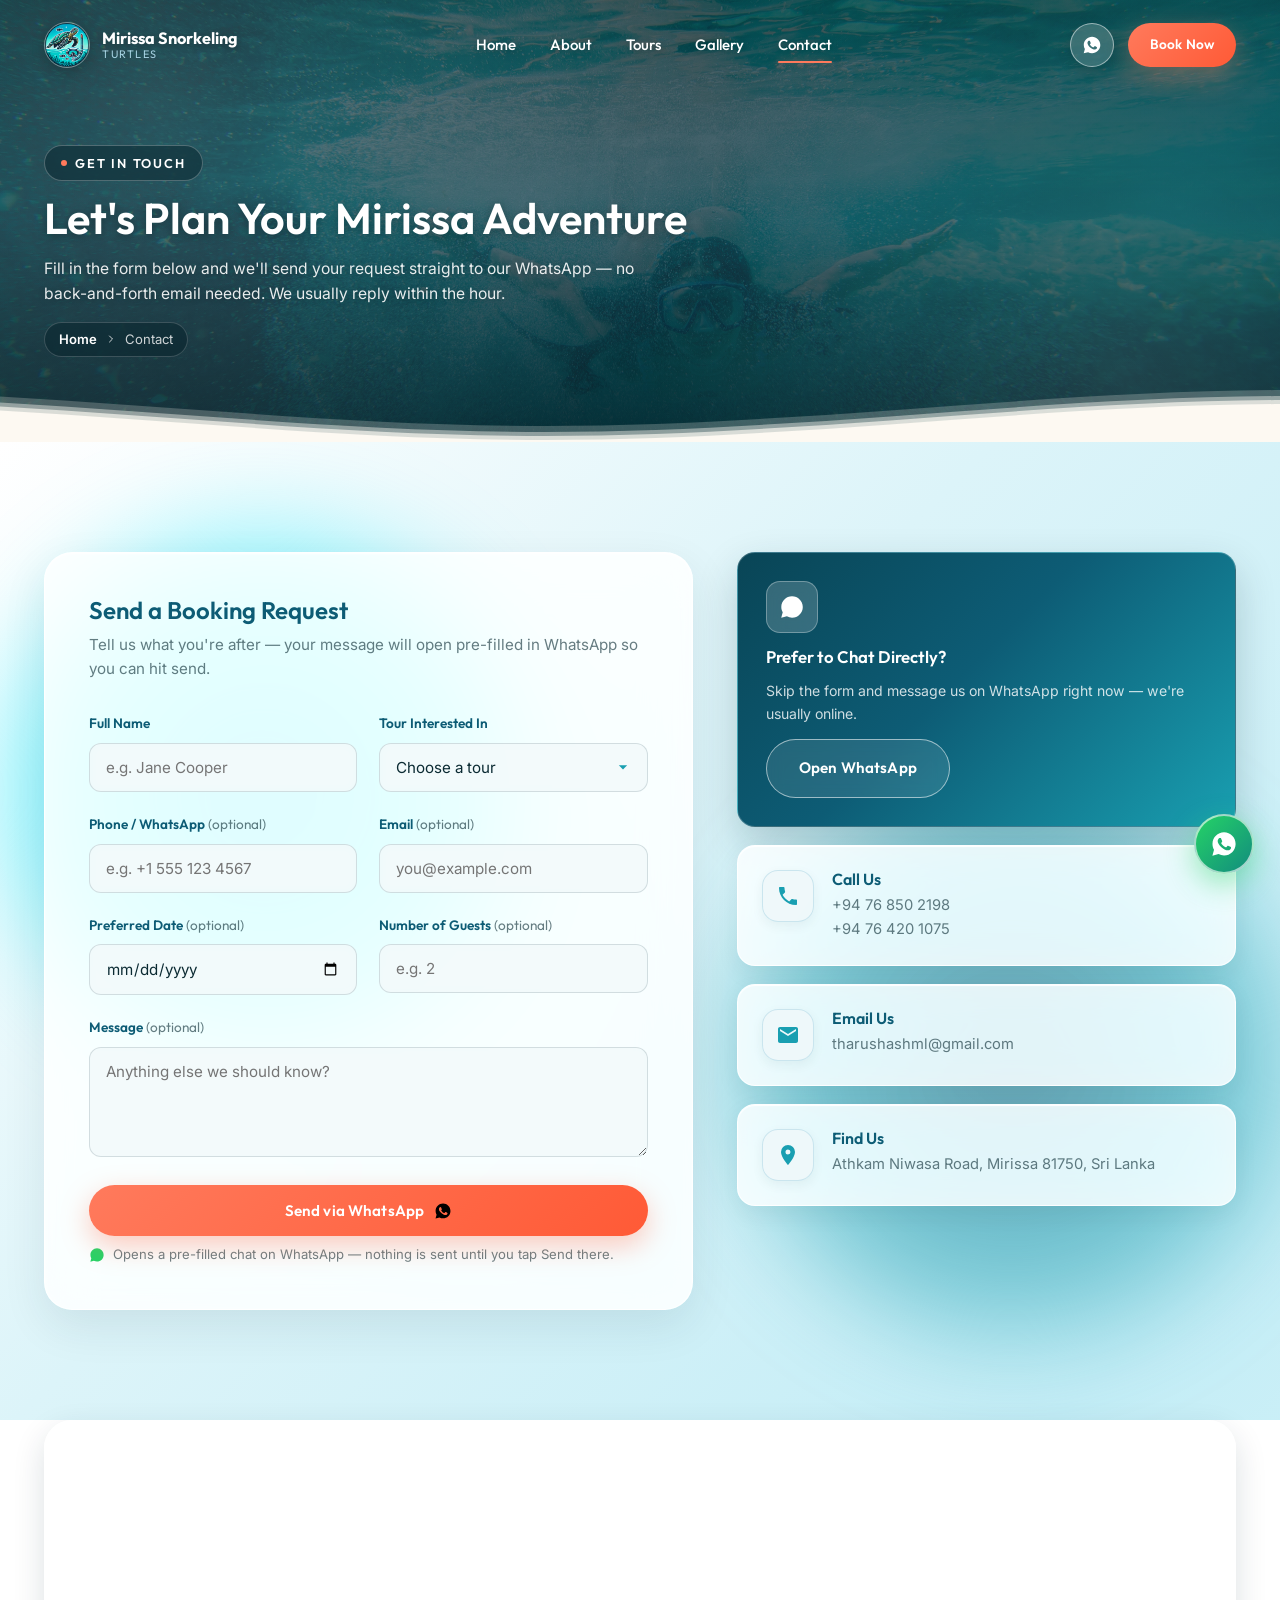
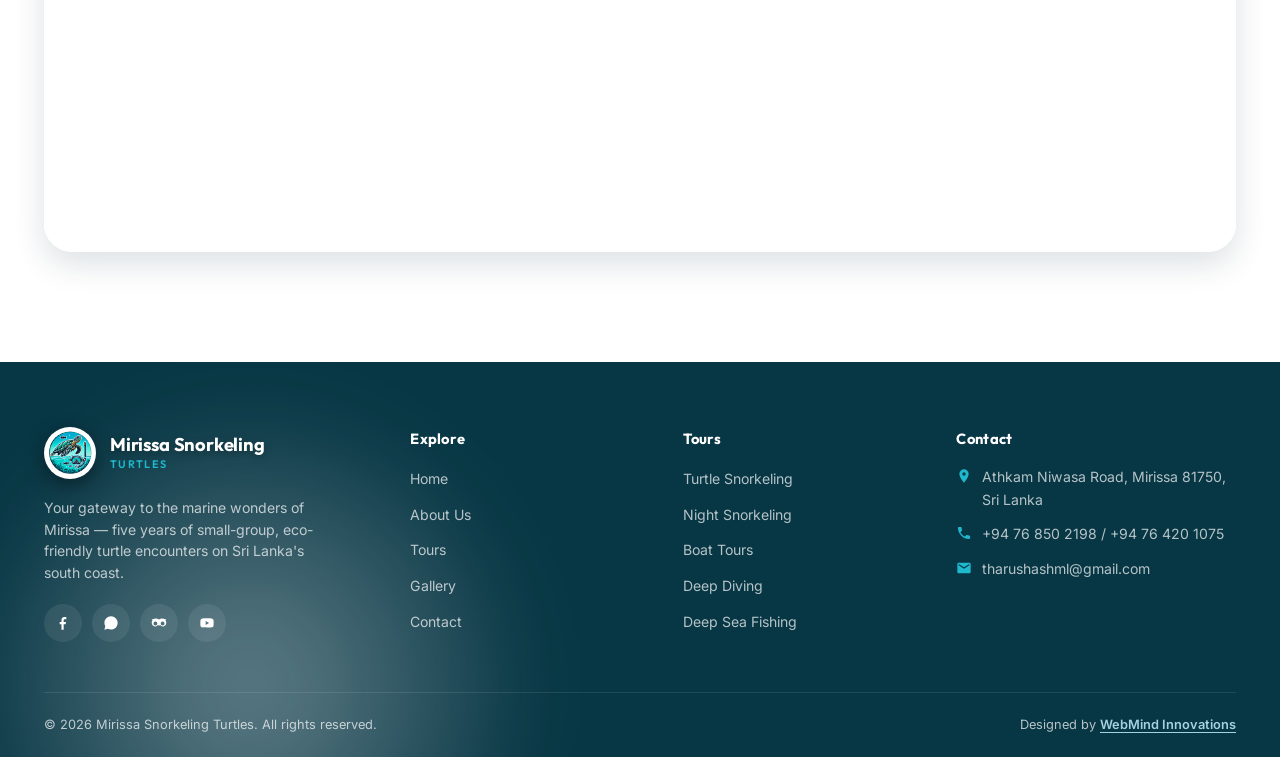
==== contact.html @ f2ea3d8a "create new web" ====
<!DOCTYPE html>
<html lang="en">
<head>
<meta charset="UTF-8">
<meta name="viewport" content="width=device-width, initial-scale=1.0">
<title>Contact Us | Mirissa Snorkeling Turtles</title>
<meta name="description" content="Book your turtle snorkeling, diving, boat or fishing tour in Mirissa. Fill in the form and send your booking request straight to us on WhatsApp.">
<meta name="referrer" content="strict-origin-when-cross-origin">
<link rel="icon" href="img/Mirissa-Snorkeling-Turtles-Logo.png">
<link rel="preconnect" href="https://fonts.googleapis.com">
<link rel="preconnect" href="https://fonts.gstatic.com" crossorigin>
<link href="https://fonts.googleapis.com/css2?family=Inter:wght@400;500;600;700&family=Outfit:wght@500;600;700&display=swap" rel="stylesheet">
<link rel="stylesheet" href="css/style.css">
</head>
<body>

<!-- ============ NAVBAR ============ -->
<header class="navbar" id="navbar">
  <div class="container nav-inner">
    <a href="index.html#home" class="brand">
      <img src="img/Mirissa-Snorkeling-Turtles-Logo.png" alt="Mirissa Snorkeling Turtles logo">
      <span class="brand-text">
        <strong>Mirissa Snorkeling</strong>
        <span>Turtles</span>
      </span>
    </a>

    <nav class="nav-links" id="navLinks">
      <a href="index.html#home">Home</a>
      <a href="index.html#about">About</a>
      <a href="index.html#services">Tours</a>
      <a href="gallery.html">Gallery</a>
      <a href="contact.html" class="active">Contact</a>
    </nav>

    <div class="nav-cta">
      <a class="nav-whatsapp" href="https://wa.me/+94768502198?text=Hello%20I%20would%20like%20to%20inquire%20about%20your%20services" target="_blank" rel="noopener" aria-label="Chat on WhatsApp">
        <svg viewBox="0 0 24 24"><path d="M12.04 2C6.58 2 2.13 6.45 2.13 11.91c0 1.75.46 3.45 1.32 4.95L2.05 22l5.25-1.38a9.9 9.9 0 0 0 4.74 1.2h.01c5.46 0 9.91-4.45 9.91-9.91C21.96 6.45 17.5 2 12.04 2Zm5.8 14.02c-.24.68-1.4 1.3-1.93 1.38-.5.08-1.1.11-1.78-.11-.41-.13-.93-.3-1.6-.59-2.82-1.22-4.66-4.06-4.8-4.25-.14-.19-1.15-1.53-1.15-2.92 0-1.39.73-2.07.99-2.35.26-.28.57-.35.76-.35.19 0 .38 0 .55.01.18.01.41-.07.64.49.24.57.81 1.97.88 2.11.07.14.12.31.02.5-.09.19-.14.31-.28.47-.14.16-.29.36-.42.48-.14.14-.29.29-.12.57.16.28.72 1.19 1.55 1.93 1.06.95 1.96 1.24 2.24 1.38.28.14.44.12.61-.07.16-.19.7-.81.89-1.09.19-.28.38-.23.63-.14.26.09 1.65.78 1.93.92.28.14.47.21.53.33.07.12.07.68-.17 1.35Z"/></svg>
      </a>
      <a href="tel:+94768502198" class="btn btn-primary btn-sm">Book Now</a>
      <button class="nav-toggle" id="navToggle" aria-label="Toggle menu"><span></span></button>
    </div>
  </div>
</header>

<!-- ============ PAGE HEADER ============ -->
<section class="page-header">
  <div class="page-header-bg">
    <img src="img/contact_hero.jpg" alt="Mirissa Snorkeling Contact Hero">
  </div>
  <div class="container">
    <div class="eyebrow">Get In Touch</div>
    <h1>Let's Plan Your Mirissa Adventure</h1>
    <p>Fill in the form below and we'll send your request straight to our WhatsApp — no back-and-forth email needed. We usually reply within the hour.</p>
    <div class="crumb"><a href="index.html">Home</a><svg viewBox="0 0 24 24"><path d="M9 6l6 6-6 6" stroke="currentColor" stroke-width="2" fill="none" stroke-linecap="round" stroke-linejoin="round"/></svg><span>Contact</span></div>
  </div>
  <div class="ocean-waves" aria-hidden="true">
    <svg class="waves" xmlns="http://www.w3.org/2000/svg" viewBox="0 24 150 28" preserveAspectRatio="none" shape-rendering="auto">
      <defs>
        <path id="gentle-wave" d="M-160 44c30 0 58-18 88-18s 58 18 88 18 58-18 88-18 58 18 88 18 v44h-352z" />
      </defs>
      <g class="parallax-waves">
        <use href="#gentle-wave" x="48" y="0" class="wave-layer wave-1" />
        <use href="#gentle-wave" x="48" y="3" class="wave-layer wave-2" />
        <use href="#gentle-wave" x="48" y="5" class="wave-layer wave-3" />
        <use href="#gentle-wave" x="48" y="7" class="wave-layer wave-4" />
      </g>
    </svg>
  </div>
</section>

<!-- ============ CONTACT FORM ============ -->
<section class="contact-page section-pad">
  <div class="container">
    <div class="form-card reveal">
      <h2>Send a Booking Request</h2>
      <p>Tell us what you're after — your message will open pre-filled in WhatsApp so you can hit send.</p>

      <form id="bookingForm" novalidate>
        <div class="form-row">
          <div class="form-group">
            <label for="fullName">Full Name</label>
            <input type="text" id="fullName" name="fullName" placeholder="e.g. Jane Cooper" required>
          </div>
          <div class="form-group">
            <label for="tour">Tour Interested In</label>
            <select id="tour" name="tour" required>
              <option value="" disabled selected>Choose a tour</option>
              <option value="Turtle Snorkeling Tours (2h)">Turtle Snorkeling Tours (2h)</option>
              <option value="Night Snorkeling Tours (2h)">Night Snorkeling Tours (2h)</option>
              <option value="Boat Tours (3h)">Boat Tours (3h)</option>
              <option value="Deep Diving (45min)">Deep Diving (45min)</option>
              <option value="Deep Sea Fishing (4h)">Deep Sea Fishing (4h)</option>
              <option value="Low Deep Fishing (3h)">Low Deep Fishing (3h)</option>
              <option value="Not sure / General Inquiry">Not sure / General Inquiry</option>
            </select>
          </div>
        </div>

        <div class="form-row">
          <div class="form-group">
            <label for="phone">Phone / WhatsApp <span class="opt">(optional)</span></label>
            <input type="tel" id="phone" name="phone" placeholder="e.g. +1 555 123 4567">
          </div>
          <div class="form-group">
            <label for="email">Email <span class="opt">(optional)</span></label>
            <input type="email" id="email" name="email" placeholder="you@example.com">
          </div>
        </div>

        <div class="form-row">
          <div class="form-group">
            <label for="date">Preferred Date <span class="opt">(optional)</span></label>
            <input type="date" id="date" name="date">
          </div>
          <div class="form-group">
            <label for="guests">Number of Guests <span class="opt">(optional)</span></label>
            <input type="number" id="guests" name="guests" min="1" max="30" placeholder="e.g. 2">
          </div>
        </div>

        <div class="form-group">
          <label for="message">Message <span class="opt">(optional)</span></label>
          <textarea id="message" name="message" placeholder="Anything else we should know?"></textarea>
        </div>

        <button type="submit" class="btn btn-primary form-submit">
          Send via WhatsApp
          <svg viewBox="0 0 24 24"><path d="M12.04 2C6.58 2 2.13 6.45 2.13 11.91c0 1.75.46 3.45 1.32 4.95L2.05 22l5.25-1.38a9.9 9.9 0 0 0 4.74 1.2h.01c5.46 0 9.91-4.45 9.91-9.91C21.96 6.45 17.5 2 12.04 2Zm5.8 14.02c-.24.68-1.4 1.3-1.93 1.38-.5.08-1.1.11-1.78-.11-.41-.13-.93-.3-1.6-.59-2.82-1.22-4.66-4.06-4.8-4.25-.14-.19-1.15-1.53-1.15-2.92 0-1.39.73-2.07.99-2.35.26-.28.57-.35.76-.35.19 0 .38 0 .55.01.18.01.41-.07.64.49.24.57.81 1.97.88 2.11.07.14.12.31.02.5-.09.19-.14.31-.28.47-.14.16-.29.36-.42.48-.14.14-.29.29-.12.57.16.28.72 1.19 1.55 1.93 1.06.95 1.96 1.24 2.24 1.38.28.14.44.12.61-.07.16-.19.7-.81.89-1.09.19-.28.38-.23.63-.14.26.09 1.65.78 1.93.92.28.14.47.21.53.33.07.12.07.68-.17 1.35Z"/></svg>
        </button>

        <div class="form-status error" id="formStatus">
          <svg viewBox="0 0 24 24"><path d="M12 2 2 21h20L12 2Zm0 5 6.5 12h-13L12 7Zm-1 4v4h2v-4Zm0 5v2h2v-2Z"/></svg>
          <span id="formStatusText">Please enter your name and choose a tour.</span>
        </div>

        <div class="form-foot">
          <div class="hint">
            <svg viewBox="0 0 24 24"><path d="M12.04 2C6.58 2 2.13 6.45 2.13 11.91c0 1.75.46 3.45 1.32 4.95L2.05 22l5.25-1.38a9.9 9.9 0 0 0 4.74 1.2h.01c5.46 0 9.91-4.45 9.91-9.91C21.96 6.45 17.5 2 12.04 2Z"/></svg>
            Opens a pre-filled chat on WhatsApp — nothing is sent until you tap Send there.
          </div>
        </div>
      </form>
    </div>

    <div class="contact-side">
      <div class="wa-quick-card reveal">
        <div class="icon"><svg viewBox="0 0 24 24"><path d="M12.04 2C6.58 2 2.13 6.45 2.13 11.91c0 1.75.46 3.45 1.32 4.95L2.05 22l5.25-1.38a9.9 9.9 0 0 0 4.74 1.2h.01c5.46 0 9.91-4.45 9.91-9.91C21.96 6.45 17.5 2 12.04 2Z"/></svg></div>
        <h4>Prefer to Chat Directly?</h4>
        <p>Skip the form and message us on WhatsApp right now — we're usually online.</p>
        <a href="https://wa.me/+94768502198?text=Hello%20I%20would%20like%20to%20inquire%20about%20your%20services" target="_blank" rel="noopener" class="btn btn-outline" style="border-color:rgba(255,255,255,.55)">Open WhatsApp</a>
      </div>

      <div class="contact-card reveal">
        <div class="icon"><svg viewBox="0 0 24 24"><path d="M6.6 10.8c1.4 2.8 3.8 5.1 6.6 6.6l2.2-2.2c.3-.3.7-.4 1-.2 1.1.4 2.3.6 3.6.6.6 0 1 .4 1 1V20c0 .6-.4 1-1 1C10.6 21 3 13.4 3 4c0-.6.4-1 1-1h3.5c.6 0 1 .4 1 1 0 1.3.2 2.5.6 3.6.1.4 0 .8-.2 1L6.6 10.8z"/></svg></div>
        <div><h4>Call Us</h4><a href="tel:+94768502198">+94 76 850 2198</a><a href="tel:+94764201075">+94 76 420 1075</a></div>
      </div>

      <div class="contact-card reveal">
        <div class="icon"><svg viewBox="0 0 24 24"><path d="M20 4H4c-1.1 0-2 .9-2 2v12c0 1.1.9 2 2 2h16c1.1 0 2-.9 2-2V6c0-1.1-.9-2-2-2zm0 4-8 5-8-5V6l8 5 8-5v2z"/></svg></div>
        <div><h4>Email Us</h4><a href="mailto:tharushashml@gmail.com">tharushashml@gmail.com</a></div>
      </div>

      <div class="contact-card reveal">
        <div class="icon"><svg viewBox="0 0 24 24"><path d="M12 2a7 7 0 0 0-7 7c0 5.2 7 13 7 13s7-7.8 7-13a7 7 0 0 0-7-7Zm0 9.5A2.5 2.5 0 1 1 12 6.5a2.5 2.5 0 0 1 0 5Z"/></svg></div>
        <div><h4>Find Us</h4><a href="https://maps.app.goo.gl/ZewMtkXMhw93Hzzp9" target="_blank" rel="noopener">Athkam Niwasa Road, Mirissa 81750, Sri Lanka</a></div>
      </div>
    </div>
  </div>
</section>

<!-- ============ MAP ============ -->
<section class="section-pad" style="padding-top:0">
  <div class="container">
    <div class="contact-map reveal">
      <iframe src="https://www.google.com/maps/embed?pb=!1m14!1m8!1m3!1d3968.4134626165733!2d80.4747687!3d5.937609!3m2!1i1024!2i768!4f13.1!3m3!1m2!1s0x3ae13f0054b77775%3A0xd1f8188304a242b4!2smirissa%20snorkeling%20activities%20tours!5e0!3m2!1sen!2slk!4v1786988758531!5m2!1sen!2slk" width="600" height="450" style="border:0;" allowfullscreen="" loading="lazy" referrerpolicy="strict-origin-when-cross-origin" title="Mirissa Snorkeling Turtles on Google Maps"></iframe>
    </div>
  </div>
</section>

<!-- ============ FOOTER ============ -->
<footer class="site-footer">
  <div class="container">
    <div class="footer-top">
      <div class="footer-brand">
        <a href="index.html#home" class="brand">
          <img src="img/Mirissa-Snorkeling-Turtles-Logo.png" alt="Mirissa Snorkeling Turtles logo">
          <span class="brand-text">
            <strong>Mirissa Snorkeling</strong>
            <span>Turtles</span>
          </span>
        </a>
        <p>Your gateway to the marine wonders of Mirissa — five years of small-group, eco-friendly turtle encounters on Sri Lanka's south coast.</p>
        <div class="footer-social">
          <a href="https://web.facebook.com/profile.php?id=61569906193063" target="_blank" rel="noopener" aria-label="Facebook"><svg viewBox="0 0 24 24"><path d="M13 22v-8h3l.5-3.5H13V8.3c0-1 .3-1.8 1.8-1.8H17V3.2C16.6 3.1 15.5 3 14.2 3 11.5 3 9.7 4.6 9.7 7.6v2.9H7V14h2.7v8Z"/></svg></a>
          <a href="https://wa.me/+94768502198" target="_blank" rel="noopener" aria-label="WhatsApp"><svg viewBox="0 0 24 24"><path d="M12.04 2C6.58 2 2.13 6.45 2.13 11.91c0 1.75.46 3.45 1.32 4.95L2.05 22l5.25-1.38a9.9 9.9 0 0 0 4.74 1.2h.01c5.46 0 9.91-4.45 9.91-9.91C21.96 6.45 17.5 2 12.04 2Z"/></svg></a>
          <a href="https://www.tripadvisor.com/Attraction_Review-g1407334-d28508509-Reviews-Best_Of_Turtle_Snorkeling_Tours_Mirissa-Mirissa_Southern_Province.html" target="_blank" rel="noopener" aria-label="TripAdvisor"><svg viewBox="0 0 24 24"><path d="M12 6.6c-2.6-1.7-6.2-1.9-9.3-.4L1 6.9l1.2 1.3A5.4 5.4 0 0 0 1 11.7a5.3 5.3 0 0 0 9.6 3.1L12 16.6l1.4-1.8a5.3 5.3 0 0 0 9.6-3.1c0-1.4-.5-2.6-1.2-3.5L23 6.9l-1.7-.7c-3.1-1.5-6.7-1.3-9.3.4Zm-5.4 9a2.9 2.9 0 1 1 0-5.8 2.9 2.9 0 0 1 0 5.8Zm10.8 0a2.9 2.9 0 1 1 0-5.8 2.9 2.9 0 0 1 0 5.8Z"/></svg></a>
          <a href="https://youtube.com/@tharushashamal-f5q" target="_blank" rel="noopener" aria-label="YouTube"><svg viewBox="0 0 24 24"><path d="M22 12s0-3.2-.4-4.7c-.2-.9-.9-1.6-1.8-1.8C18.3 5 12 5 12 5s-6.3 0-7.8.5c-.9.2-1.6.9-1.8 1.8C2 8.8 2 12 2 12s0 3.2.4 4.7c.2.9.9 1.6 1.8 1.8C5.7 19 12 19 12 19s6.3 0 7.8-.5c.9-.2 1.6-.9 1.8-1.8.4-1.5.4-4.7.4-4.7ZM10 15V9l5.2 3Z"/></svg></a>
        </div>
      </div>

      <div class="footer-col">
        <h5>Explore</h5>
        <ul>
          <li><a href="index.html#home">Home</a></li>
          <li><a href="index.html#about">About Us</a></li>
          <li><a href="index.html#services">Tours</a></li>
          <li><a href="gallery.html">Gallery</a></li>
          <li><a href="contact.html">Contact</a></li>
        </ul>
      </div>

      <div class="footer-col">
        <h5>Tours</h5>
        <ul>
          <li><a href="index.html#services">Turtle Snorkeling</a></li>
          <li><a href="index.html#services">Night Snorkeling</a></li>
          <li><a href="index.html#services">Boat Tours</a></li>
          <li><a href="index.html#services">Deep Diving</a></li>
          <li><a href="index.html#services">Deep Sea Fishing</a></li>
        </ul>
      </div>

      <div class="footer-col">
        <h5>Contact</h5>
        <div class="contact-line"><svg viewBox="0 0 24 24"><path d="M12 2a7 7 0 0 0-7 7c0 5.2 7 13 7 13s7-7.8 7-13a7 7 0 0 0-7-7Zm0 9.5A2.5 2.5 0 1 1 12 6.5a2.5 2.5 0 0 1 0 5Z"/></svg><a href="https://maps.app.goo.gl/ZewMtkXMhw93Hzzp9" target="_blank" rel="noopener" style="color:inherit">Athkam Niwasa Road, Mirissa 81750, Sri Lanka</a></div>
        <div class="contact-line"><svg viewBox="0 0 24 24"><path d="M6.6 10.8c1.4 2.8 3.8 5.1 6.6 6.6l2.2-2.2c.3-.3.7-.4 1-.2 1.1.4 2.3.6 3.6.6.6 0 1 .4 1 1V20c0 .6-.4 1-1 1C10.6 21 3 13.4 3 4c0-.6.4-1 1-1h3.5c.6 0 1 .4 1 1 0 1.3.2 2.5.6 3.6.1.4 0 .8-.2 1L6.6 10.8z"/></svg><span>+94 76 850 2198 / +94 76 420 1075</span></div>
        <div class="contact-line"><svg viewBox="0 0 24 24"><path d="M20 4H4c-1.1 0-2 .9-2 2v12c0 1.1.9 2 2 2h16c1.1 0 2-.9 2-2V6c0-1.1-.9-2-2-2zm0 4-8 5-8-5V6l8 5 8-5v2z"/></svg><span>tharushashml@gmail.com</span></div>
      </div>
    </div>

    <div class="footer-bottom">
      <span>© <span id="year"></span> Mirissa Snorkeling Turtles. All rights reserved.</span>
      <span>Designed by <a href="https://www.facebook.com/share/192YZzfC4R/?mibextid=wwXIfr" target="_blank" rel="noopener">WebMind Innovations</a></span>
    </div>
  </div>
</footer>

<!-- ============ FLOATING ACTIONS ============ -->
<a href="https://wa.me/+94768502198?text=Hello%20I%20would%20like%20to%20inquire%20about%20your%20services" target="_blank" rel="noopener" class="float-whatsapp" aria-label="Chat on WhatsApp">
  <span class="wa-label">Chat &amp; Book on WhatsApp</span>
  <svg viewBox="0 0 24 24"><path d="M12.04 2C6.58 2 2.13 6.45 2.13 11.91c0 1.75.46 3.45 1.32 4.95L2.05 22l5.25-1.38a9.9 9.9 0 0 0 4.74 1.2h.01c5.46 0 9.91-4.45 9.91-9.91C21.96 6.45 17.5 2 12.04 2Zm5.8 14.02c-.24.68-1.4 1.3-1.93 1.38-.5.08-1.1.11-1.78-.11-.41-.13-.93-.3-1.6-.59-2.82-1.22-4.66-4.06-4.8-4.25-.14-.19-1.15-1.53-1.15-2.92 0-1.39.73-2.07.99-2.35.26-.28.57-.35.76-.35.19 0 .38 0 .55.01.18.01.41-.07.64.49.24.57.81 1.97.88 2.11.07.14.12.31.02.5-.09.19-.14.31-.28.47-.14.16-.29.36-.42.48-.14.14-.29.29-.12.57.16.28.72 1.19 1.55 1.93 1.06.95 1.96 1.24 2.24 1.38.28.14.44.12.61-.07.16-.19.7-.81.89-1.09.19-.28.38-.23.63-.14.26.09 1.65.78 1.93.92.28.14.47.21.53.33.07.12.07.68-.17 1.35Z"/></svg>
</a>
<button class="back-top" id="backTop" aria-label="Back to top"><svg viewBox="0 0 24 24"><path d="M12 4l-8 8h5v8h6v-8h5z"/></svg></button>

<script src="js/main.js"></script>
</body>
</html>
---- css/style.css ----
/* ==========================================================================
   Mirissa Snorkeling Turtles — Modern Redesign
   Theme: Ocean Blue (#0D5C75 / #199FB1 / #A5D1E1)
   ========================================================================== */

:root{
  --deep:      #0D5C75;
  --deep-2:    #073644;
  --teal:      #199FB1;
  --teal-2:    #1FB8CD;
  --teal-glow: #00E5FF;
  --sky:       #A5D1E1;
  --foam:      #EFF8FA;
  --sand:      #FDF9F2;
  --coral:     #FF7A5C;
  --coral-2:   #F0603F;
  --coral-glow:#FFA58A;
  --gold:      #FFB800;
  --gold-glow: #FFE082;
  --ink:       #0B2B33;
  --ink-60:    rgba(11,43,51,.62);
  --white:     #ffffff;

  --grad-ocean: linear-gradient(135deg, #094556 0%, #0D5C75 45%, #199FB1 100%);
  --grad-hero:  linear-gradient(180deg, rgba(6,32,41,.52) 0%, rgba(7,54,68,.58) 45%, rgba(6,35,44,.94) 100%);
  --grad-coral: linear-gradient(135deg, #FF7A5C 0%, #FF5A36 100%);
  --grad-bio:   linear-gradient(135deg, #6ee7b7 0%, #38bdf8 50%, #818cf8 100%);

  --radius-sm: 12px;
  --radius-md: 18px;
  --radius-lg: 28px;
  --shadow-sm: 0 4px 16px rgba(9,45,56,.08);
  --shadow-md: 0 12px 32px rgba(9,45,56,.14);
  --shadow-lg: 0 24px 60px rgba(9,45,56,.20);
  --shadow-glow: 0 18px 45px rgba(25,159,177,.28);

  /* Glassmorphism System Tokens */
  --glass-bg:           rgba(255, 255, 255, 0.72);
  --glass-bg-hover:     rgba(255, 255, 255, 0.88);
  --glass-border:       1px solid rgba(255, 255, 255, 0.85);
  --glass-border-subtle:1px solid rgba(13, 92, 117, 0.12);
  --glass-blur:         blur(16px) saturate(180%);
  --glass-shadow:       0 12px 34px rgba(9, 45, 56, 0.08), inset 0 1px 1px rgba(255, 255, 255, 0.9);
  
  --glass-dark-bg:      rgba(6, 32, 41, 0.62);
  --glass-dark-border:  1px solid rgba(255, 255, 255, 0.18);
  --glass-dark-blur:    blur(20px) saturate(190%);
  --glass-dark-shadow:  0 16px 40px rgba(0, 0, 0, 0.32), inset 0 1px 0 rgba(255, 255, 255, 0.2);

  --container: 1240px;
  --ff-head: 'Outfit', 'Poppins', sans-serif;
  --ff-body: 'Inter', sans-serif;
}

*,*::before,*::after{ box-sizing:border-box; margin:0; padding:0; }
html{ scroll-behavior:smooth; }
body{
  font-family:var(--ff-body);
  color:var(--ink);
  background:var(--white);
  line-height:1.6;
  overflow-x:hidden;
  -webkit-font-smoothing:antialiased;
}
img{ max-width:100%; display:block; }
a{ text-decoration:none; color:inherit; }
ul{ list-style:none; }
button{ font-family:inherit; cursor:pointer; border:none; background:none; }
.container{ width:100%; max-width:var(--container); margin-inline:auto; padding-inline:24px; }
section{ position:relative; }
section[id]{ scroll-margin-top: 100px; }
h1,h2,h3,h4{ font-family:var(--ff-head); color:var(--deep); line-height:1.15; font-weight:600; }
::selection{ background:var(--teal); color:var(--white); }

/* ---------- Scroll reveal ---------- */
.reveal{ opacity:0; transform:translateY(36px); transition:opacity .8s cubic-bezier(.16,.8,.3,1), transform .8s cubic-bezier(.16,.8,.3,1); }
.reveal.in{ opacity:1; transform:translateY(0); }
.reveal-delay-1{ transition-delay:.1s; }
.reveal-delay-2{ transition-delay:.2s; }
.reveal-delay-3{ transition-delay:.3s; }
.reveal-delay-4{ transition-delay:.4s; }

/* ---------- Eyebrow / section heading ---------- */
.eyebrow{
  display:inline-flex; align-items:center; gap:8px;
  font-family:var(--ff-head); font-weight:600; font-size:.8rem;
  letter-spacing:.14em; text-transform:uppercase; color:var(--teal);
  background:var(--foam); border:1px solid var(--sky);
  padding:7px 16px; border-radius:999px; margin-bottom:18px;
}
.eyebrow::before{ content:''; width:6px; height:6px; border-radius:50%; background:var(--coral); }
.section-head{ max-width:640px; margin-bottom:56px; }
.section-head.center{ margin-inline:auto; text-align:center; }
.section-head h2{ font-size:clamp(1.9rem,3.6vw,2.75rem); margin-bottom:14px; }
.section-head p{ color:var(--ink-60); font-size:1.05rem; }
.section-pad{ padding:110px 0; }
@media (max-width:768px){ .section-pad{ padding:72px 0; } }

/* ---------- Buttons ---------- */
.btn{
  display:inline-flex; align-items:center; justify-content:center; gap:10px;
  padding:16px 32px; border-radius:999px; font-family:var(--ff-head);
  font-weight:600; font-size:.95rem; letter-spacing:.01em;
  transition:transform .35s cubic-bezier(.16,.8,.3,1), box-shadow .35s, background .35s, color .35s;
  white-space:nowrap;
  position:relative;
  overflow:hidden;
}
.btn-primary{
  background:var(--grad-coral);
  color:var(--white);
  box-shadow:0 10px 28px rgba(255,122,92,.4);
}
.btn-primary::after{
  content:'';
  position:absolute;
  top:-50%; left:-70%;
  width:45%; height:200%;
  background:linear-gradient(90deg, transparent, rgba(255,255,255,0.4), transparent);
  transform:rotate(25deg);
  animation:btn-shine 4.5s ease-in-out infinite;
}
@keyframes btn-shine{
  0%, 65%{ left:-70%; }
  100%{ left:150%; }
}
.btn-primary:hover{
  background:linear-gradient(135deg, var(--coral-2) 0%, #e04825 100%);
  transform:translateY(-3px) scale(1.02);
  box-shadow:0 16px 36px rgba(255,122,92,.52);
}
.btn-outline{ background:rgba(255,255,255,.1); color:var(--white); border:1.5px solid rgba(255,255,255,.55); backdrop-filter:blur(8px); }
.btn-outline:hover{ background:var(--white); color:var(--deep); transform:translateY(-3px) scale(1.02); box-shadow:0 12px 28px rgba(0,0,0,.15); }
.btn-teal{ background:linear-gradient(135deg, var(--teal) 0%, var(--teal-2) 100%); color:var(--white); box-shadow:0 10px 26px rgba(25,159,177,.36); }
.btn-teal:hover{ background:linear-gradient(135deg, var(--deep) 0%, var(--teal) 100%); transform:translateY(-3px) scale(1.02); box-shadow:var(--shadow-glow); }
.btn-sm{ padding:11px 22px; font-size:.85rem; }
.btn svg{ width:18px; height:18px; }

/* =====================================================================
   NAVBAR (Glassmorphic)
   ===================================================================== */
.navbar{
  position:fixed; inset:0 0 auto 0; z-index:1000;
  padding:22px 0; transition:all .4s cubic-bezier(.16,.8,.3,1);
}
.navbar .container{ display:flex; align-items:center; justify-content:space-between; gap:24px; }
.nav-inner{
  width:100%; display:flex; align-items:center; justify-content:space-between;
  gap:24px;
}
.navbar.scrolled{
  padding:12px 0;
  background:rgba(253,249,242,.82);
  backdrop-filter:blur(20px) saturate(180%);
  -webkit-backdrop-filter:blur(20px) saturate(180%);
  border-bottom:1px solid rgba(255,255,255,.65);
  box-shadow:0 8px 32px rgba(9,45,56,.08), inset 0 1px 0 rgba(255,255,255,.9);
}
.brand{ display:flex; align-items:center; gap:12px; font-family:var(--ff-head); }
.brand img{
  height:46px; width:46px; border-radius:50%; object-fit:cover;
  box-shadow:0 4px 14px rgba(0,0,0,.2);
  border:1.5px solid rgba(255,255,255,.4);
  transition:transform .3s ease;
}
.brand:hover img{ transform:scale(1.05) rotate(-3deg); }
.brand-text{ display:flex; flex-direction:column; line-height:1.15; }
.brand-text strong{ font-size:1.02rem; color:var(--white); transition:color .4s; text-shadow:0 2px 8px rgba(0,0,0,.3); }
.brand-text span{ font-size:.68rem; letter-spacing:.14em; text-transform:uppercase; color:var(--sky); transition:color .4s; }
.navbar.scrolled .brand-text strong{ color:var(--deep); text-shadow:none; }
.navbar.scrolled .brand-text span{ color:var(--teal); }

.nav-links{ display:flex; align-items:center; gap:34px; }
.nav-links a{
  font-family:var(--ff-head); font-weight:500; font-size:.94rem; color:var(--white);
  position:relative; padding-block:4px; transition:color .3s, transform .2s;
  text-shadow:0 1px 6px rgba(0,0,0,.25);
}
.nav-links a::after{
  content:''; position:absolute; left:0; right:100%; bottom:-2px; height:2.5px;
  background:var(--coral); border-radius:999px;
  box-shadow:0 0 10px rgba(255,122,92,.6);
  transition:right .35s cubic-bezier(.16,.8,.3,1);
}
.nav-links a:hover::after, .nav-links a.active::after{ right:0; }
.navbar.scrolled .nav-links a{ color:var(--ink); text-shadow:none; }
.navbar.scrolled .nav-links a:hover{ color:var(--teal); }

.nav-cta{ display:flex; align-items:center; gap:14px; }
.nav-whatsapp{
  width:44px; height:44px; border-radius:50%; display:flex; align-items:center; justify-content:center;
  background:rgba(255,255,255,.16);
  backdrop-filter:blur(10px);
  -webkit-backdrop-filter:blur(10px);
  border:1.5px solid rgba(255,255,255,.5);
  box-shadow:0 4px 14px rgba(0,0,0,.15);
  transition:all .3s cubic-bezier(.16,.8,.3,1);
}
.navbar.scrolled .nav-whatsapp{
  background:rgba(239,248,250,.85);
  border-color:rgba(165,209,225,.6);
  box-shadow:0 4px 12px rgba(9,45,56,.06);
}
.nav-whatsapp svg{ width:20px; height:20px; fill:var(--white); transition:fill .3s, transform .3s; }
.navbar.scrolled .nav-whatsapp svg{ fill:#25D366; }
.nav-whatsapp:hover{
  background:#25D366; border-color:#25D366;
  transform:scale(1.08) translateY(-2px);
  box-shadow:0 8px 20px rgba(37,211,102,.45);
}
.nav-whatsapp:hover svg{ fill:var(--white); transform:scale(1.05); }

.nav-toggle{
  display:none; width:44px; height:44px; border-radius:50%; align-items:center; justify-content:center;
  background:rgba(255,255,255,.16);
  backdrop-filter:blur(10px);
  -webkit-backdrop-filter:blur(10px);
  border:1.5px solid rgba(255,255,255,.5);
}
.navbar.scrolled .nav-toggle{ background:rgba(239,248,250,.85); border-color:rgba(165,209,225,.6); }
.nav-toggle span{ display:block; width:20px; height:2px; background:var(--white); position:relative; transition:.3s; }
.navbar.scrolled .nav-toggle span{ background:var(--deep); }
.nav-toggle span::before,.nav-toggle span::after{ content:''; position:absolute; left:0; width:20px; height:2px; background:inherit; transition:.3s; }
.nav-toggle span::before{ top:-7px; } .nav-toggle span::after{ top:7px; }
body.menu-open .nav-toggle span{ background:transparent; }
body.menu-open .nav-toggle span::before{ transform:rotate(45deg); top:0; background:var(--deep); }
body.menu-open .nav-toggle span::after{ transform:rotate(-45deg); top:0; background:var(--deep); }

@media (max-width:960px){
  body.menu-open::before{
    content:'';
    position:fixed;
    inset:0;
    background:rgba(6,32,41,.55);
    backdrop-filter:blur(8px);
    -webkit-backdrop-filter:blur(8px);
    z-index:995;
    animation:fadeIn .3s forwards;
  }
  .nav-links{
    position:fixed;
    top:80px;
    right:16px;
    width:min(68vw, 260px);
    height:auto;
    max-height:calc(100vh - 105px);
    background:rgba(255, 255, 255, 0.88);
    backdrop-filter:blur(24px) saturate(190%);
    -webkit-backdrop-filter:blur(24px) saturate(190%);
    border:1px solid rgba(255, 255, 255, 0.9);
    border-radius:22px;
    flex-direction:column;
    justify-content:center;
    align-items:stretch;
    gap:6px;
    transform:translateY(-10px) scale(0.95);
    opacity:0;
    visibility:hidden;
    transition:all .3s cubic-bezier(.16,.8,.3,1);
    box-shadow:0 24px 60px rgba(6,32,41,.25), inset 0 1px 2px rgba(255,255,255,0.9);
    padding:20px 14px;
    z-index:999;
  }
  body.menu-open .nav-links{
    transform:translateY(0) scale(1);
    opacity:1;
    visibility:visible;
  }
  body.menu-open .nav-links a{
    animation:mobileNavFade .32s cubic-bezier(.16,.8,.3,1) both;
  }
  body.menu-open .nav-links a:nth-child(1){ animation-delay:.04s; }
  body.menu-open .nav-links a:nth-child(2){ animation-delay:.08s; }
  body.menu-open .nav-links a:nth-child(3){ animation-delay:.12s; }
  body.menu-open .nav-links a:nth-child(4){ animation-delay:.16s; }
  body.menu-open .nav-links a:nth-child(5){ animation-delay:.20s; }
  body.menu-open .nav-links a:nth-child(6){ animation-delay:.24s; }
  body.menu-open .nav-links a:nth-child(7){ animation-delay:.28s; }

  .nav-links a{
    color:var(--deep);
    font-size:1.02rem;
    font-weight:600;
    text-align:center;
    padding:11px 16px;
    border-radius:14px;
    transition:all .25s ease;
    text-shadow:none;
  }
  .nav-links a::after{ display:none; }
  .nav-links a:hover, .nav-links a.active{
    background:rgba(25,159,177,.14);
    color:var(--teal);
    transform:scale(1.02);
  }
  .nav-toggle{ display:flex; z-index:999; }
}

@keyframes mobileNavFade{
  0%{ opacity:0; transform:translateX(14px) scale(0.96); }
  100%{ opacity:1; transform:translateX(0) scale(1); }
}

@keyframes fadeIn{
  from{ opacity:0; }
  to{ opacity:1; }
}

@media (max-width:480px){
  .nav-inner{ gap:10px; }
  .brand{ gap:8px; }
  .brand img{ height:38px; width:38px; }
  .brand-text strong{ font-size:.85rem; }
  .brand-text span{ font-size:.56rem; letter-spacing:.08em; }
  .nav-cta{ gap:8px; }
  .nav-whatsapp{ display:none; }
  .btn.btn-sm{ padding:11px 16px; font-size:.8rem; }
}

/* =====================================================================
   HERO
   ===================================================================== */
.hero{
  position:relative; min-height:100vh; min-height:100dvh; display:flex; align-items:center;
  overflow:hidden; isolation:isolate; padding:130px 0 60px;
}
.hero-media{ position:absolute; inset:0; z-index:-2; width:100%; height:100%; overflow:hidden; }
.hero-media video, .hero-media img{ width:100%; height:100%; object-fit:cover; }
.hero-media::after{ content:''; position:absolute; inset:0; background:var(--grad-hero); z-index:1; }
.hero .container{ position:relative; z-index:2; width:100%; }
.hero-content{ max-width:760px; }

.hero-badge{
  display:inline-flex; align-items:center; gap:8px; padding:7px 16px 7px 8px;
  background:rgba(6, 32, 41, 0.45);
  border:1px solid rgba(255,255,255,.28);
  backdrop-filter:blur(14px) saturate(180%);
  -webkit-backdrop-filter:blur(14px) saturate(180%);
  border-radius:999px; color:var(--white);
  font-size:.82rem; font-weight:500; margin-bottom:20px;
  box-shadow:0 8px 24px rgba(0,0,0,.2), inset 0 1px 0 rgba(255,255,255,.25);
  white-space:nowrap; max-width:100%;
}
.hero-badge b{
  background:var(--grad-coral); color:var(--white); font-family:var(--ff-head);
  font-size:.72rem; padding:3px 10px; border-radius:999px; letter-spacing:.03em;
  white-space:nowrap; flex-shrink:0; display:inline-block;
  box-shadow:0 2px 12px rgba(255,122,92,.55);
  animation:badge-pulse 2.8s ease-in-out infinite;
}
@keyframes badge-pulse{
  0%, 100%{ transform:scale(1); }
  50%{ transform:scale(1.05); }
}
.hero h1{
  color:var(--white); font-size:clamp(2.3rem, 4.6vw, 3.85rem); line-height:1.14; font-weight:700;
  letter-spacing:-.02em; margin-bottom:18px; text-shadow:0 4px 30px rgba(0,0,0,.35);
}
.hero h1 em{
  font-style:normal;
  background:var(--grad-bio);
  -webkit-background-clip:text;
  -webkit-text-fill-color:transparent;
  display:inline-block;
  filter:drop-shadow(0 2px 16px rgba(56, 189, 248, 0.4));
  position:relative;
}
.hero p.lead{ color:rgba(255,255,255,.94); font-size:clamp(1rem, 1.35vw, 1.12rem); line-height:1.6; max-width:600px; margin-bottom:30px; text-shadow:0 2px 12px rgba(0,0,0,.25); }
.hero-actions{ display:flex; flex-wrap:wrap; gap:16px; margin-bottom:38px; }

.hero-stats{
  display:flex; flex-wrap:wrap; gap:12px;
  background:rgba(6, 32, 41, 0.45);
  backdrop-filter:blur(16px) saturate(180%);
  -webkit-backdrop-filter:blur(16px) saturate(180%);
  border:1px solid rgba(255,255,255,.18);
  border-radius:20px; padding:18px 24px; max-width:640px;
  box-shadow:0 12px 36px rgba(0,0,0,.25), inset 0 1px 1px rgba(255,255,255,.18);
}
.hero-stats .stat{ flex:1; min-width:110px; transition:transform .3s ease; }
.hero-stats .stat:hover{ transform:translateY(-2px); }
.hero-stats .stat strong{
  display:block; font-family:var(--ff-head); font-size:clamp(1.4rem, 2.1vw, 1.85rem);
  color:var(--white); text-shadow:0 2px 10px rgba(0,0,0,.3);
  font-variant-numeric:tabular-nums;
}
.hero-stats .stat span{ color:rgba(255,255,255,.8); font-size:.82rem; }

.scroll-cue{
  position:absolute; bottom:30px; right:40px; z-index:2;
  display:flex; flex-direction:column; align-items:center; gap:8px; color:rgba(255,255,255,.8);
  font-size:.7rem; letter-spacing:.16em; text-transform:uppercase;
}
.scroll-cue .line{ width:1px; height:32px; background:linear-gradient(var(--white),transparent); position:relative; overflow:hidden; }
.scroll-cue .line::after{ content:''; position:absolute; top:-40%; left:0; width:100%; height:40%; background:var(--white); animation:scrollcue 1.8s infinite; }
@keyframes scrollcue{ 0%{ top:-40%; } 100%{ top:100%; } }

/* Laptop / Compact Screen Height adjustments */
@media (max-height:820px){
  .hero{ padding:115px 0 45px; }
  .hero-badge{ margin-bottom:16px; }
  .hero h1{ font-size:clamp(2.1rem, 4.2vw, 3.4rem); margin-bottom:14px; }
  .hero p.lead{ font-size:.98rem; margin-bottom:24px; }
  .hero-actions{ margin-bottom:28px; }
  .hero-stats{ padding:14px 18px; }
  .hero-stats .stat strong{ font-size:1.5rem; }
  .scroll-cue{ display:none; }
}

@media (max-width:900px){
  .hero{ min-height:auto; padding:120px 0 50px; }
  .scroll-cue{ display:none; }
}

@media (max-width:540px){
  .hero{ padding:105px 0 45px; }
  .hero-badge{
    font-size:.72rem;
    padding:4px 10px 4px 5px;
    gap:6px;
    margin-bottom:16px;
  }
  .hero-badge b{
    font-size:.64rem;
    padding:2px 7px;
  }
  .hero h1{
    font-size:clamp(1.95rem, 8.5vw, 2.6rem);
    margin-bottom:14px;
    line-height:1.16;
  }
  .hero p.lead{
    font-size:.92rem;
    margin-bottom:22px;
    line-height:1.55;
  }
  .hero-actions{
    flex-direction:column;
    gap:10px;
    margin-bottom:26px;
  }
  .hero-actions .btn{
    width:100%;
    justify-content:center;
    padding:13px 20px;
  }
  .hero-stats{
    display:grid;
    grid-template-columns:repeat(3, 1fr);
    gap:10px;
    padding:14px 12px;
  }
  .hero-stats .stat{
    min-width:auto;
    padding-right:0;
    text-align:center;
  }
  .hero-stats .stat strong{
    font-size:1.25rem;
  }
  .hero-stats .stat span{
    font-size:.7rem;
    line-height:1.2;
  }
}

/* =====================================================================
   TRUST STRIP (Glassmorphic)
   ===================================================================== */
.trust-strip{
  background:linear-gradient(135deg, #073644 0%, #0D5C75 100%);
  padding:22px 0;
  border-bottom:1px solid rgba(255,255,255,.1);
}
.trust-strip .container{ display:flex; flex-wrap:wrap; gap:16px 24px; align-items:center; justify-content:center; }
.trust-strip .item{
  display:inline-flex; align-items:center; gap:8px;
  color:var(--sky); font-family:var(--ff-head); font-size:.88rem; font-weight:500;
  white-space:nowrap;
  background:rgba(255,255,255,.07);
  backdrop-filter:blur(8px);
  -webkit-backdrop-filter:blur(8px);
  border:1px solid rgba(255,255,255,.14);
  padding:8px 18px; border-radius:999px;
  box-shadow:0 4px 14px rgba(0,0,0,.15);
  transition:all .3s cubic-bezier(.16,.8,.3,1);
}
.trust-strip .item:hover{
  background:rgba(255,255,255,.14);
  border-color:rgba(255,255,255,.3);
  color:var(--white);
  transform:translateY(-2px);
  box-shadow:0 8px 20px rgba(0,0,0,.2);
}
.trust-strip .item svg{ width:18px; height:18px; fill:var(--teal-2); flex-shrink:0; transition:transform .3s; }
.trust-strip .item:hover svg{ transform:scale(1.15); fill:var(--sky); }

@media (max-width:768px){
  .trust-strip{ padding:18px 0; }
  .trust-strip .container{
    display:grid;
    grid-template-columns:repeat(2, 1fr);
    gap:12px 14px;
  }
  .trust-strip .item{
    font-size:.82rem;
    gap:7px;
  }
  .trust-strip .item:last-child{
    grid-column:1 / -1;
    justify-content:center;
  }
}

@media (max-width:390px){
  .trust-strip .item{ font-size:.76rem; }
  .trust-strip .item svg{ width:16px; height:16px; }
}

/* =====================================================================
   ANIMATED AMBIENT LIGHTING:
   1. VIVID TROPICAL BLUE Dynamic Wave & Caustic Moving Effects (White Sections)
   2. LUMINOUS WHITE Sweeping Sunbeam & Moving Caustics (Blue Sections)
   ===================================================================== */

/* Dynamic flowing water canvas on white / light sections */
.services, .about, .testimonials, .videos, .gallery, .contact, .contact-page{
  position:relative;
  overflow:hidden;
  background:linear-gradient(135deg, #FFFFFF 0%, #DCF4F9 22%, #C4EDF6 45%, #E1F7FA 72%, #FFFFFF 100%) !important;
  background-size:200% 200% !important;
  animation:oceanBgFlow 8s ease-in-out infinite alternate !important;
}

@keyframes oceanBgFlow{
  0%{ background-position:0% 0%; }
  50%{ background-position:100% 100%; }
  100%{ background-position:50% 10%; }
}

.services .container,
.about .container,
.testimonials .container,
.videos .container,
.gallery .container,
.contact .container,
.contact-page .container{
  position:relative;
  z-index:2;
}

/* High-Contrast Vivid Blue Floating Caustic Orbs */
.services::before,
.services::after,
.about::before,
.about::after,
.testimonials::before,
.testimonials::after,
.videos::before,
.videos::after,
.gallery::before,
.gallery::after,
.contact::before,
.contact-page::before,
.contact::after,
.contact-page::after{
  content:'';
  position:absolute;
  border-radius:50%;
  pointer-events:none;
  z-index:0;
  filter:blur(42px);
  will-change:transform;
}

/* Services: Intense Ocean Blue Caustic Blobs */
.services::before{
  top:4%;
  left:-4%;
  width:620px;
  height:620px;
  background:radial-gradient(circle, rgba(0, 180, 240, 0.7) 0%, rgba(0, 235, 255, 0.45) 42%, transparent 70%);
  animation:ambientFloat1 10s ease-in-out infinite alternate;
}
.services::after{
  bottom:4%;
  right:-4%;
  width:650px;
  height:650px;
  background:radial-gradient(circle, rgba(13, 92, 117, 0.58) 0%, rgba(25, 159, 177, 0.48) 48%, transparent 70%);
  animation:ambientFloat2 12s ease-in-out infinite alternate;
}

/* About: Intense Ocean Blue Caustic Blobs */
.about::before{
  top:8%;
  right:-4%;
  width:580px;
  height:580px;
  background:radial-gradient(circle, rgba(0, 235, 255, 0.65) 0%, rgba(0, 160, 220, 0.48) 46%, transparent 70%);
  animation:ambientFloat2 11s ease-in-out infinite alternate;
}
.about::after{
  bottom:4%;
  left:-4%;
  width:560px;
  height:560px;
  background:radial-gradient(circle, rgba(13, 92, 117, 0.55) 0%, rgba(0, 180, 240, 0.48) 48%, transparent 70%);
  animation:ambientFloat1 9s ease-in-out infinite alternate;
}

/* Testimonials: Intense Ocean Blue Caustic Blobs */
.testimonials::before{
  top:6%;
  left:0%;
  width:600px;
  height:600px;
  background:radial-gradient(circle, rgba(0, 180, 240, 0.68) 0%, rgba(0, 235, 255, 0.45) 44%, transparent 70%);
  animation:ambientFloat1 11s ease-in-out infinite alternate;
}
.testimonials::after{
  bottom:4%;
  right:0%;
  width:620px;
  height:620px;
  background:radial-gradient(circle, rgba(13, 92, 117, 0.55) 0%, rgba(25, 159, 177, 0.45) 48%, transparent 70%);
  animation:ambientFloat2 13s ease-in-out infinite alternate;
}

/* Videos: Intense Ocean Blue Caustic Blobs */
.videos::before{
  top:4%;
  right:0%;
  width:620px;
  height:620px;
  background:radial-gradient(circle, rgba(0, 235, 255, 0.68) 0%, rgba(25, 159, 177, 0.5) 45%, transparent 70%);
  animation:ambientFloat2 10s ease-in-out infinite alternate;
}
.videos::after{
  bottom:4%;
  left:0%;
  width:580px;
  height:580px;
  background:radial-gradient(circle, rgba(13, 92, 117, 0.55) 0%, rgba(0, 180, 240, 0.48) 48%, transparent 70%);
  animation:ambientFloat1 11s ease-in-out infinite alternate;
}

/* Gallery: Intense Ocean Blue Caustic Blobs */
.gallery::before{
  top:6%;
  left:-4%;
  width:600px;
  height:600px;
  background:radial-gradient(circle, rgba(0, 180, 240, 0.68) 0%, rgba(0, 235, 255, 0.45) 45%, transparent 70%);
  animation:ambientFloat1 11s ease-in-out infinite alternate;
}
.gallery::after{
  bottom:6%;
  right:-4%;
  width:600px;
  height:600px;
  background:radial-gradient(circle, rgba(13, 92, 117, 0.55) 0%, rgba(25, 159, 177, 0.48) 48%, transparent 70%);
  animation:ambientFloat2 12s ease-in-out infinite alternate;
}

/* Contact: Intense Ocean Blue Caustic Blobs */
.contact::before,
.contact-page::before{
  top:4%;
  left:-4%;
  width:620px;
  height:620px;
  background:radial-gradient(circle, rgba(0, 180, 240, 0.68) 0%, rgba(0, 235, 255, 0.45) 45%, transparent 70%);
  animation:ambientFloat1 12s ease-in-out infinite alternate;
}
.contact::after,
.contact-page::after{
  bottom:4%;
  right:-4%;
  width:640px;
  height:640px;
  background:radial-gradient(circle, rgba(13, 92, 117, 0.55) 0%, rgba(25, 159, 177, 0.48) 48%, transparent 70%);
  animation:ambientFloat2 14s ease-in-out infinite alternate;
}

/* --- 2. Luminous White Moving Effects on Blue / Dark Sections --- */
.why, .cta-banner, .trust-strip, .site-footer{
  position:relative;
  overflow:hidden;
}
.why .container,
.trust-strip .container,
.site-footer .container,
.cta-banner > *{
  position:relative;
  z-index:2;
}

.why::after,
.cta-banner::before,
.trust-strip::before,
.site-footer::before{
  content:'';
  position:absolute;
  border-radius:50%;
  pointer-events:none;
  z-index:0;
  filter:blur(45px);
  will-change:transform;
}

/* Why Section: Bright Glowing White Floating Mesh */
.why::after{
  top:8%;
  right:5%;
  width:620px;
  height:620px;
  background:radial-gradient(circle, rgba(255, 255, 255, 0.45) 0%, rgba(255, 255, 255, 0.16) 48%, transparent 70%);
  animation:ambientFloatWhite1 12s ease-in-out infinite alternate;
}

/* CTA Banner: Bright Glowing White Floating Mesh */
.cta-banner::before{
  top:-20%;
  left:20%;
  width:560px;
  height:560px;
  background:radial-gradient(circle, rgba(255, 255, 255, 0.5) 0%, rgba(255, 255, 255, 0.18) 48%, transparent 70%);
  animation:ambientFloatWhite2 10s ease-in-out infinite alternate;
}

/* Trust Strip: Bright Glowing White Moving Light */
.trust-strip::before{
  top:-35%;
  left:10%;
  width:520px;
  height:200px;
  background:radial-gradient(ellipse, rgba(255, 255, 255, 0.48) 0%, rgba(255, 255, 255, 0.15) 48%, transparent 70%);
  animation:ambientFloatWhite1 9s ease-in-out infinite alternate;
}

/* Footer: Bright Glowing White Moving Light */
.site-footer::before{
  top:6%;
  left:-4%;
  width:600px;
  height:600px;
  background:radial-gradient(circle, rgba(255, 255, 255, 0.38) 0%, rgba(255, 255, 255, 0.12) 48%, transparent 70%);
  animation:ambientFloatWhite2 14s ease-in-out infinite alternate;
}

/* Dynamic Fast Movement Keyframes */
@keyframes ambientFloat1{
  0%{
    transform:translate3d(0, 0, 0) scale(1) rotate(0deg);
  }
  50%{
    transform:translate3d(180px, 110px, 0) scale(1.32) rotate(60deg);
  }
  100%{
    transform:translate3d(-140px, 170px, 0) scale(0.88) rotate(-45deg);
  }
}

@keyframes ambientFloat2{
  0%{
    transform:translate3d(0, 0, 0) scale(1) rotate(0deg);
  }
  50%{
    transform:translate3d(-190px, -120px, 0) scale(1.34) rotate(-60deg);
  }
  100%{
    transform:translate3d(150px, -160px, 0) scale(0.85) rotate(50deg);
  }
}

@keyframes ambientFloatWhite1{
  0%{
    transform:translate3d(0, 0, 0) scale(1);
  }
  50%{
    transform:translate3d(200px, -90px, 0) scale(1.38);
  }
  100%{
    transform:translate3d(-150px, 120px, 0) scale(0.82);
  }
}

@keyframes ambientFloatWhite2{
  0%{
    transform:translate3d(0, 0, 0) scale(1);
  }
  50%{
    transform:translate3d(-200px, 100px, 0) scale(1.35);
  }
  100%{
    transform:translate3d(160px, -90px, 0) scale(0.85);
  }
}

/* =====================================================================
   MOBILE-SPECIFIC AMBIENT ANIMATIONS & TOUCH INTERACTIONS (<= 768px)
   ===================================================================== */
@media (max-width:768px){
  /* Perfectly sized, fast-moving ambient orbs for phone screens */
  .services::before, .about::before, .testimonials::before, .videos::before, .gallery::before, .contact::before, .contact-page::before{
    width:360px !important;
    height:360px !important;
    filter:blur(32px) !important;
    opacity:0.9 !important;
    animation:ambientFloatMobile1 8s ease-in-out infinite alternate !important;
  }
  .services::after, .about::after, .testimonials::after, .videos::after, .gallery::after, .contact::after, .contact-page::after{
    width:380px !important;
    height:380px !important;
    filter:blur(32px) !important;
    opacity:0.9 !important;
    animation:ambientFloatMobile2 10s ease-in-out infinite alternate !important;
  }

  .why::after, .site-footer::before{
    width:360px !important;
    height:360px !important;
    filter:blur(32px) !important;
    opacity:0.95 !important;
    animation:ambientFloatWhiteMobile1 9s ease-in-out infinite alternate !important;
  }
  .cta-banner::before{
    width:320px !important;
    height:320px !important;
    filter:blur(30px) !important;
    animation:ambientFloatWhiteMobile2 8s ease-in-out infinite alternate !important;
  }

  /* Tactile touch press feedback on mobile */
  .service-card:active,
  .why-item:active,
  .testi-card:active,
  .video-card:active,
  .btn:active,
  .filter-btn:active{
    transform:scale(0.97) !important;
    transition:transform 0.15s cubic-bezier(.16,.8,.3,1) !important;
  }

  /* Mobile scroll-triggered glass sheen sweep */
  .service-card.sheen-active::before,
  .testi-card.sheen-active::before{
    left:150% !important;
    transition:left 1.2s cubic-bezier(.16,.8,.3,1) !important;
  }
}

@keyframes ambientFloatMobile1{
  0%{ transform:translate3d(0, 0, 0) scale(1); }
  50%{ transform:translate3d(100px, 70px, 0) scale(1.24); }
  100%{ transform:translate3d(-80px, 100px, 0) scale(0.88); }
}

@keyframes ambientFloatMobile2{
  0%{ transform:translate3d(0, 0, 0) scale(1); }
  50%{ transform:translate3d(-100px, -70px, 0) scale(1.26); }
  100%{ transform:translate3d(90px, -90px, 0) scale(0.86); }
}

@keyframes ambientFloatWhiteMobile1{
  0%{ transform:translate3d(0, 0, 0) scale(1); }
  50%{ transform:translate3d(110px, -60px, 0) scale(1.28); }
  100%{ transform:translate3d(-90px, 70px, 0) scale(0.85); }
}

@keyframes ambientFloatWhiteMobile2{
  0%{ transform:translate3d(0, 0, 0) scale(1); }
  50%{ transform:translate3d(-110px, 60px, 0) scale(1.25); }
  100%{ transform:translate3d(90px, -60px, 0) scale(0.86); }
}

/* =====================================================================
   ABOUT (Glass Elements)
   ===================================================================== */
.about{ background:var(--sand); }
.about-grid{ display:grid; grid-template-columns:1fr 1.15fr; gap:60px; align-items:center; }
.about-media{ position:relative; }
.about-media .frame{
  position:relative; border-radius:var(--radius-lg); overflow:hidden;
  box-shadow:var(--shadow-lg); aspect-ratio:4/4.6;
  border:2px solid rgba(255,255,255,.8);
}
.about-media .frame img{ width:100%; height:100%; object-fit:cover; transition:transform .8s cubic-bezier(.16,.8,.3,1); }
.about-media:hover .frame img{ transform:scale(1.06); }
.about-media .badge-card{
  position:absolute; bottom:-30px; right:-24px;
  background:rgba(255, 255, 255, 0.85);
  backdrop-filter:blur(16px) saturate(180%);
  -webkit-backdrop-filter:blur(16px) saturate(180%);
  border:1px solid rgba(255, 255, 255, 0.95);
  border-radius:var(--radius-md);
  padding:22px 26px;
  box-shadow:0 16px 36px rgba(9, 45, 56, 0.12), inset 0 1px 1px #fff;
  display:flex; align-items:center; gap:16px; max-width:230px;
  transition:transform .35s ease;
}
.about-media:hover .badge-card{ transform:translateY(-4px); }
.about-media .badge-card .ring{
  width:56px; height:56px; border-radius:50%; background:var(--grad-ocean); display:flex; align-items:center; justify-content:center;
  color:var(--white); font-family:var(--ff-head); font-weight:700; font-size:1.1rem; flex-shrink:0;
  box-shadow:0 4px 14px rgba(13,92,117,.35);
}
.about-media .badge-card span{ font-size:.8rem; color:var(--ink-60); line-height:1.3; font-weight:500; }
.about-media .ring-deco{ position:absolute; top:-28px; left:-28px; width:110px; height:110px; border:2px dashed var(--sky); border-radius:50%; z-index:-1; }

.about-body p.lead-p{ font-size:1.06rem; color:var(--ink); font-weight:500; margin-bottom:18px; line-height:1.65; }
.about-list{ display:grid; grid-template-columns:1fr 1fr; gap:14px 20px; margin-bottom:30px; }
.about-list li{ display:flex; align-items:flex-start; gap:10px; font-size:.92rem; color:var(--ink); font-weight:500; }
.about-list li svg{ width:20px; height:20px; flex-shrink:0; fill:var(--teal); margin-top:2px; }

.about-actions{ display:flex; align-items:center; gap:16px; flex-wrap:wrap; }
.btn-outline-dark{
  background:rgba(255,255,255,.85); color:var(--deep);
  backdrop-filter:blur(8px);
  -webkit-backdrop-filter:blur(8px);
  border:1.5px solid rgba(9,45,56,.18);
  box-shadow:var(--shadow-sm);
}
.btn-outline-dark:hover{
  background:var(--white); border-color:var(--teal); color:var(--teal); transform:translateY(-3px);
  box-shadow:var(--shadow-md);
}

@media (max-width:900px){
  .about-grid{ grid-template-columns:1fr; gap:80px 0; }
  .about-media{ max-width:420px; margin-inline:auto; }
}
@media (max-width:520px){ 
  .about-list{ grid-template-columns:1fr; }
  .about-media .badge-card{ right:0; bottom:-20px; padding:16px 18px; max-width:200px; gap:12px; }
  .about-media .badge-card .ring{ width:46px; height:46px; font-size:.95rem; }
}

/* =====================================================================
   SERVICES (Glassmorphic Tour Cards)
   ===================================================================== */
.services{ background:var(--white); }
.service-grid{ display:grid; grid-template-columns:repeat(3,1fr); gap:32px; }
.service-card{
  background:rgba(255, 255, 255, 0.85);
  backdrop-filter:blur(16px) saturate(180%);
  -webkit-backdrop-filter:blur(16px) saturate(180%);
  border-radius:var(--radius-md);
  overflow:hidden;
  box-shadow:0 10px 32px rgba(9,45,56,.07), inset 0 1px 1px rgba(255,255,255,0.95);
  border:1px solid rgba(255, 255, 255, 0.85);
  transition:transform .45s cubic-bezier(.16,.8,.3,1), box-shadow .45s, border-color .45s;
  display:flex; flex-direction:column; position:relative;
}
/* Card Hover Glass Sheen */
.service-card::before{
  content:''; position:absolute; top:0; left:-120%; width:60%; height:100%;
  background:linear-gradient(90deg, transparent, rgba(255,255,255,0.4), transparent);
  transform:skewX(-25deg);
  transition:left .8s cubic-bezier(.16,.8,.3,1);
  pointer-events:none; z-index:3;
}
.service-card:hover::before{
  left:150%;
}
.service-card:hover{
  transform:translateY(-10px) scale(1.015);
  box-shadow:0 24px 50px -10px rgba(9,69,86,.22), 0 0 0 1.5px rgba(25,159,177,.4), inset 0 1px 2px #fff;
  border-color:rgba(25,159,177,.3);
}
.service-media{ position:relative; aspect-ratio:4/3; overflow:hidden; }
.service-media img{ width:100%; height:100%; object-fit:cover; transition:transform .8s cubic-bezier(.16,.8,.3,1); }
.service-card:hover .service-media img{ transform:scale(1.09); }
.service-duration{
  position:absolute; top:16px; right:16px;
  background:rgba(6, 32, 41, 0.68);
  backdrop-filter:blur(12px) saturate(180%);
  -webkit-backdrop-filter:blur(12px) saturate(180%);
  border:1px solid rgba(255,255,255,.25);
  color:var(--white); font-size:.74rem; font-weight:600; padding:6px 14px; border-radius:999px;
  display:flex; align-items:center; gap:6px; box-shadow:0 4px 14px rgba(0,0,0,.25);
  z-index:2;
}
.service-duration svg{ width:13px; height:13px; fill:var(--sky); }
.service-num{
  position:absolute; top:16px; left:16px; width:36px; height:36px; border-radius:50%;
  background:rgba(255,255,255,0.92);
  backdrop-filter:blur(8px);
  -webkit-backdrop-filter:blur(8px);
  border:1px solid rgba(255,255,255,0.8);
  color:var(--deep); font-family:var(--ff-head); font-weight:700; font-size:.85rem;
  display:flex; align-items:center; justify-content:center;
  box-shadow:0 4px 14px rgba(9,45,56,.14);
  z-index:2;
}
.service-body{ padding:24px 22px 24px; display:flex; flex-direction:column; gap:10px; flex:1; }
.service-body h3{ font-size:1.22rem; color:var(--deep); }
.service-body p{ color:var(--ink-60); font-size:.9rem; line-height:1.55; }

.service-features{
  list-style:none; padding:0; margin:4px 0 6px;
  display:flex; flex-direction:column; gap:7px;
  border-top:1px dashed rgba(9,45,56,.1); padding-top:12px;
}
.service-features li{
  display:flex; align-items:center; gap:8px;
  font-size:.85rem; color:var(--ink); font-weight:500;
}
.service-features li svg{
  width:16px; height:16px; flex-shrink:0; fill:var(--teal);
}

.service-actions{
  margin-top:auto; padding-top:14px;
  border-top:1px solid rgba(9,45,56,.06);
}
.service-btn-book{
  display:flex; align-items:center; justify-content:center; gap:8px;
  width:100%; font-family:var(--ff-head); font-weight:600; font-size:.92rem;
  color:var(--white); background:var(--teal);
  padding:12px 18px; border-radius:var(--radius-sm);
  transition:all .35s cubic-bezier(.16,.8,.3,1);
  box-shadow:0 4px 14px rgba(25,159,177,.25);
  position:relative; overflow:hidden;
}
.service-btn-book:hover{
  background:var(--deep); transform:translateY(-2px);
  box-shadow:0 8px 22px rgba(6,32,41,.28);
  color:var(--white);
}
.service-btn-book svg{ width:18px; height:18px; fill:var(--white); flex-shrink:0; }

@media (max-width:960px){ .service-grid{ grid-template-columns:1fr 1fr; } }
@media (max-width:620px){ .service-grid{ grid-template-columns:1fr; } }

/* =====================================================================
   WHY CHOOSE US (Glass Tiles)
   ===================================================================== */
.why{ background:var(--deep); position:relative; overflow:hidden; }
.why::before{
  content:''; position:absolute;
  top:-10%;
  left:5%;
  width:520px;
  height:520px;
  border-radius:50%;
  pointer-events:none;
  filter:blur(80px);
  background:radial-gradient(circle, rgba(255, 255, 255, 0.16) 0%, rgba(255, 255, 255, 0.04) 50%, transparent 75%);
  animation:ambientFloatWhite2 24s ease-in-out infinite alternate;
  will-change:transform;
}
.why .container{ position:relative; }
.why .section-head h2, .why .section-head p{ color:var(--white); }
.why .section-head p{ color:rgba(255,255,255,.7); }
.why .eyebrow{
  background:rgba(255,255,255,.08);
  backdrop-filter:blur(8px);
  -webkit-backdrop-filter:blur(8px);
  border-color:rgba(255,255,255,.25); color:var(--sky);
}

.why-grid{
  display:grid; grid-template-columns:repeat(4,1fr); gap:2px;
  background:rgba(255,255,255,.12);
  backdrop-filter:blur(20px) saturate(180%);
  -webkit-backdrop-filter:blur(20px) saturate(180%);
  border-radius:var(--radius-lg);
  overflow:hidden; box-shadow:0 24px 60px rgba(0,0,0,.3), inset 0 1px 1px rgba(255,255,255,.2);
  border:1px solid rgba(255,255,255,.14);
}
.why-item{
  background:rgba(7, 54, 68, 0.72);
  backdrop-filter:blur(16px);
  -webkit-backdrop-filter:blur(16px);
  padding:38px 28px;
  position:relative; isolation:isolate; overflow:hidden;
  transition:all .4s cubic-bezier(.16,.8,.3,1); cursor:default;
}
.why-item::before{
  content:''; position:absolute; inset:0;
  background:radial-gradient(circle at top left, rgba(25,159,177,.35), transparent 70%);
  opacity:0; transition:opacity .4s ease; z-index:-1;
}
.why-item:hover{
  background:rgba(12, 59, 74, 0.85); transform:translateY(-4px);
  z-index:2; box-shadow:0 14px 34px rgba(0,0,0,.35), inset 0 1px 1px rgba(255,255,255,.2);
}
.why-item:hover::before{ opacity:1; }

.why-item .icon{
  width:54px; height:54px; border-radius:16px;
  background:rgba(25,159,177,.18);
  backdrop-filter:blur(8px);
  -webkit-backdrop-filter:blur(8px);
  border:1px solid rgba(255,255,255,.25);
  display:flex; align-items:center; justify-content:center; margin-bottom:20px;
  box-shadow:0 4px 14px rgba(0,0,0,.15);
  transition:all .4s cubic-bezier(.16,.8,.3,1);
}
.why-item .icon svg{ width:26px; height:26px; fill:var(--teal-2); transition:all .35s ease; }
.why-item:hover .icon{
  background:var(--grad-ocean); border-color:var(--sky);
  transform:scale(1.12) rotate(6deg);
  box-shadow:0 8px 24px rgba(25,159,177,.5);
}
.why-item:hover .icon svg{ fill:var(--white); transform:scale(1.08); }

.why-item h4{ color:var(--white); font-size:1.04rem; margin-bottom:8px; transition:color .3s; }
.why-item:hover h4{ color:var(--sky); }
.why-item p{ color:rgba(255,255,255,.68); font-size:.86rem; line-height:1.55; transition:color .3s; }
.why-item:hover p{ color:rgba(255,255,255,.92); }

@media (max-width:960px){ .why-grid{ grid-template-columns:1fr 1fr; } }
@media (max-width:560px){ .why-grid{ grid-template-columns:1fr; } }

/* =====================================================================
   GALLERY
   ===================================================================== */
.gallery{ background:var(--sand); }
.gallery-grid{
  display:grid; grid-template-columns:repeat(4,1fr); grid-auto-rows:170px; gap:18px;
}
.gallery-item{ position:relative; border-radius:var(--radius-sm); overflow:hidden; cursor:pointer; }
.gallery-grid .gallery-item:nth-child(1){ grid-column:span 2; grid-row:span 2; }
.gallery-grid .gallery-item:nth-child(4){ grid-column:span 2; }
.gallery-grid .gallery-item:nth-child(5){ grid-column:span 2; }
.gallery-item img{ width:100%; height:100%; object-fit:cover; transition:transform .7s cubic-bezier(.16,.8,.3,1); }
.gallery-item:hover img{ transform:scale(1.1); }
.gallery-item .overlay{
  position:absolute; inset:0; background:linear-gradient(0deg, rgba(9,45,56,.75) 0%, rgba(9,45,56,0) 55%);
  display:flex; align-items:flex-end; padding:18px; opacity:0; transition:opacity .4s; pointer-events:none;
}
.gallery-item:hover .overlay{ opacity:1; }
.gallery-item .overlay span{ color:var(--white); font-family:var(--ff-head); font-weight:600; font-size:.92rem; display:flex; align-items:center; gap:8px; }
.gallery-item .overlay svg{ width:16px; height:16px; fill:var(--sky); }

@media (max-width:900px){
  .gallery-grid{ grid-template-columns:repeat(2,1fr); grid-auto-rows:200px; }
  .gallery-grid .gallery-item:nth-child(1){ grid-column:span 2; grid-row:span 1; }
  .gallery-grid .gallery-item:nth-child(4){ grid-column:span 1; }
  .gallery-grid .gallery-item:nth-child(5){ grid-column:span 1; }
}

/* Lightbox */
.lightbox{
  position:fixed; inset:0; background:rgba(6,20,26,.94); z-index:2000; display:flex; align-items:center; justify-content:center;
  opacity:0; visibility:hidden; transition:opacity .35s; padding:40px;
}
.lightbox.open{ opacity:1; visibility:visible; }
.lightbox img{ max-width:min(88vw,900px); max-height:80vh; border-radius:14px; box-shadow:0 30px 80px rgba(0,0,0,.5); }
.lightbox-close{
  position:absolute; top:28px; right:28px; width:48px; height:48px; border-radius:50%;
  background:rgba(255,255,255,.1); border:1px solid rgba(255,255,255,.3); display:flex; align-items:center; justify-content:center;
}
.lightbox-close svg{ width:20px; height:20px; fill:var(--white); }
.lightbox-nav{
  position:absolute; top:50%; transform:translateY(-50%); width:52px; height:52px; border-radius:50%;
  background:rgba(255,255,255,.1); border:1px solid rgba(255,255,255,.3); display:flex; align-items:center; justify-content:center;
  transition:background .3s;
}
.lightbox-nav:hover{ background:rgba(255,255,255,.22); }
.lightbox-nav svg{ width:22px; height:22px; fill:var(--white); }
.lightbox-prev{ left:20px; } .lightbox-next{ right:20px; }
.lightbox-counter{
  position:absolute; bottom:26px; left:50%; transform:translateX(-50%);
  color:rgba(255,255,255,.75); font-family:var(--ff-head); font-size:.82rem; letter-spacing:.06em;
}
@media (max-width:640px){
  .lightbox-nav{ width:42px; height:42px; }
  .lightbox-prev{ left:8px; } .lightbox-next{ right:8px; }
}

/* =====================================================================
   GALLERY PAGE — filters + full grid (Glassmorphic)
   ===================================================================== */
.gallery-filters{ display:flex; flex-wrap:wrap; gap:12px; justify-content:center; margin-bottom:52px; }
.filter-btn{
  padding:12px 26px; border-radius:999px;
  border:1px solid rgba(255,255,255,.9);
  background:rgba(255, 255, 255, 0.75);
  backdrop-filter:blur(12px);
  -webkit-backdrop-filter:blur(12px);
  font-family:var(--ff-head); font-weight:600; font-size:.86rem; color:var(--ink-60);
  box-shadow:0 4px 16px rgba(9,45,56,.06), inset 0 1px 1px #fff;
  transition:all .35s cubic-bezier(.16,.8,.3,1);
}
.filter-btn:hover{
  transform:translateY(-3px);
  border-color:var(--teal);
  color:var(--teal);
  background:rgba(255, 255, 255, 0.95);
  box-shadow:0 8px 24px rgba(25,159,177,.18);
}
.filter-btn.active{
  background:var(--teal);
  border-color:var(--teal);
  color:var(--white);
  box-shadow:0 8px 24px rgba(25,159,177,.35);
}

.gallery-grid-full{
  display:grid; grid-template-columns:repeat(4,1fr); grid-auto-rows:210px; grid-auto-flow:dense; gap:22px;
}
/* Masonry rhythm repeats every 7 items, same technique as the homepage preview */
.gallery-grid-full .gallery-item:nth-child(7n+1){ grid-column:span 2; grid-row:span 2; }
.gallery-grid-full .gallery-item:nth-child(7n+4){ grid-column:span 2; }
.gallery-grid-full .gallery-item:nth-child(7n+5){ grid-column:span 2; }
.gallery-grid-full .gallery-item.hidden{ display:none; }
.gallery-grid-full .overlay{ align-items:flex-end; }

@media (max-width:960px){
  .gallery-grid-full{ grid-template-columns:repeat(3,1fr); grid-auto-rows:190px; }
}
@media (max-width:640px){
  .gallery-grid-full{ grid-template-columns:repeat(2,1fr); grid-auto-rows:190px; gap:14px; }
  .gallery-grid-full .gallery-item:nth-child(7n+1){ grid-row:span 1; }
}

/* =====================================================================
   VIDEOS SECTION & SLIDER (Glassmorphic)
   ===================================================================== */
.videos{
  background:linear-gradient(180deg, var(--white) 0%, var(--foam) 50%, var(--white) 100%);
  position:relative;
  overflow:hidden;
}

.video-slider-container{
  position:relative;
  width:100%;
}

.video-slider-track{
  display:flex;
  gap:24px;
  overflow-x:auto;
  scroll-snap-type:x mandatory;
  scroll-behavior:smooth;
  -webkit-overflow-scrolling:touch;
  padding:8px 4px 16px;
  scrollbar-width:none;
}
.video-slider-track::-webkit-scrollbar{
  display:none;
}
.video-slide{
  flex:0 0 calc((100% - 48px) / 3);
  min-width:calc((100% - 48px) / 3);
  scroll-snap-align:start;
  scroll-snap-stop:always;
}
.video-card{
  background:rgba(255, 255, 255, 0.85);
  backdrop-filter:blur(16px) saturate(180%);
  -webkit-backdrop-filter:blur(16px) saturate(180%);
  border-radius:var(--radius-md);
  overflow:hidden;
  border:1px solid rgba(255, 255, 255, 0.85);
  box-shadow:0 10px 32px rgba(9,45,56,.07), inset 0 1px 1px rgba(255,255,255,0.9);
  display:flex;
  flex-direction:column;
  height:100%;
  transition:transform .4s cubic-bezier(.16,.8,.3,1), box-shadow .4s, border-color .4s;
  position:relative;
}
.video-card:hover{
  transform:translateY(-8px) scale(1.015);
  box-shadow:0 22px 48px -8px rgba(9,69,86,.2), 0 0 0 1.5px rgba(25,159,177,.35);
  border-color:rgba(25,159,177,.3);
}
.video-wrapper{
  position:relative;
  width:100%;
  aspect-ratio:16 / 9;
  background:#051d24;
  overflow:hidden;
  cursor:pointer;
}
.video-wrapper img{
  width:100%;
  height:100%;
  object-fit:cover;
  display:block;
  transition:transform .5s cubic-bezier(.16,.8,.3,1), filter .5s;
}
.video-card:hover .video-wrapper img{
  transform:scale(1.06);
  filter:brightness(.92);
}
.video-play-btn{
  position:absolute;
  top:50%;
  left:50%;
  transform:translate(-50%, -50%) scale(1);
  width:54px;
  height:54px;
  border-radius:50%;
  background:rgba(255, 60, 40, 0.92);
  backdrop-filter:blur(6px);
  color:#ffffff;
  display:flex;
  align-items:center;
  justify-content:center;
  box-shadow:0 8px 25px rgba(255, 60, 40, 0.5);
  transition:all .35s cubic-bezier(.16,.8,.3,1);
  pointer-events:none;
  border:2px solid rgba(255,255,255,.6);
}
.video-play-btn svg{
  width:22px;
  height:22px;
  margin-left:3px;
}
.video-card:hover .video-play-btn{
  background:var(--teal);
  transform:translate(-50%, -50%) scale(1.15);
  box-shadow:0 10px 30px rgba(25,159,177,.65);
}
.video-info{
  padding:22px 20px;
  display:flex;
  flex-direction:column;
  gap:8px;
  flex:1;
}
.video-tag{
  display:inline-flex;
  align-items:center;
  gap:6px;
  font-family:var(--ff-head);
  font-weight:600;
  font-size:.74rem;
  letter-spacing:.08em;
  text-transform:uppercase;
  color:var(--teal);
  background:rgba(239,248,250,.85);
  backdrop-filter:blur(6px);
  border:1px solid rgba(165,209,225,.6);
  padding:4px 12px;
  border-radius:999px;
  align-self:flex-start;
}
.video-tag svg{
  width:14px;
  height:14px;
  fill:#FF0000;
}
.video-info h4{
  font-size:1.12rem;
  color:var(--deep);
  margin-top:2px;
}
.video-info p{
  color:var(--ink-60);
  font-size:.9rem;
  line-height:1.55;
  flex:1;
}
.video-direct-link{
  display:inline-flex;
  align-items:center;
  gap:6px;
  font-family:var(--ff-head);
  font-weight:600;
  font-size:.84rem;
  color:var(--teal);
  margin-top:6px;
  transition:color .3s, gap .3s;
}
.video-direct-link svg{
  width:15px;
  height:15px;
}
.video-direct-link:hover{
  color:var(--deep);
  gap:9px;
}

.slider-controls-bar{
  display:flex;
  align-items:center;
  justify-content:center;
  gap:18px;
  margin-top:28px;
}
.slider-btn{
  width:44px;
  height:44px;
  border-radius:50%;
  background:rgba(255,255,255,.9);
  backdrop-filter:blur(8px);
  border:1.5px solid rgba(9,45,56,.14);
  color:var(--deep);
  display:flex;
  align-items:center;
  justify-content:center;
  box-shadow:var(--shadow-sm);
  transition:all .3s cubic-bezier(.16,.8,.3,1);
  flex-shrink:0;
}
.slider-btn svg{
  width:18px;
  height:18px;
}
.slider-btn:hover:not(:disabled){
  background:var(--teal);
  border-color:var(--teal);
  color:var(--white);
  transform:translateY(-2px);
  box-shadow:0 8px 20px rgba(25,159,177,.35);
}
.slider-btn:disabled{
  opacity:.35;
  cursor:not-allowed;
  pointer-events:none;
}

.slider-dots{
  display:flex;
  align-items:center;
  justify-content:center;
  gap:8px;
}
.slider-dot{
  width:10px;
  height:10px;
  border-radius:999px;
  background:rgba(9,45,56,.18);
  border:none;
  padding:0;
  cursor:pointer;
  transition:all .35s cubic-bezier(.16,.8,.3,1);
}
.slider-dot.active{
  width:28px;
  background:var(--teal);
  box-shadow:0 2px 8px rgba(25,159,177,.35);
}

/* Video Modal */
.video-modal{
  position:fixed;
  inset:0;
  z-index:2000;
  display:flex;
  align-items:center;
  justify-content:center;
  padding:24px;
  opacity:0;
  visibility:hidden;
  transition:opacity .35s, visibility .35s;
}
.video-modal.open{
  opacity:1;
  visibility:visible;
}
.video-modal-backdrop{
  position:absolute;
  inset:0;
  background:rgba(6,32,41,.88);
  backdrop-filter:blur(16px);
  -webkit-backdrop-filter:blur(16px);
}
.video-modal-dialog{
  position:relative;
  width:100%;
  max-width:920px;
  z-index:10;
  transform:scale(.94);
  transition:transform .35s cubic-bezier(.16,.8,.3,1);
}
.video-modal.open .video-modal-dialog{
  transform:scale(1);
}
.video-modal-close{
  position:absolute;
  top:-46px;
  right:0;
  width:38px;
  height:38px;
  border-radius:50%;
  background:rgba(255,255,255,.2);
  backdrop-filter:blur(8px);
  color:var(--white);
  display:flex;
  align-items:center;
  justify-content:center;
  transition:background .3s, transform .3s;
  border:1px solid rgba(255,255,255,.4);
}
.video-modal-close:hover{
  background:rgba(255,255,255,.35);
  transform:rotate(90deg);
}
.video-modal-close svg{
  width:20px;
  height:20px;
}
.video-modal-wrapper{
  position:relative;
  width:100%;
  aspect-ratio:16 / 9;
  background:#000;
  border-radius:var(--radius-md);
  overflow:hidden;
  box-shadow:var(--shadow-lg);
  border:1px solid rgba(255,255,255,.2);
}
.video-modal-wrapper iframe{
  position:absolute;
  inset:0;
  width:100%;
  height:100%;
  border:0;
}

@media (max-width:1080px){
  .video-slide{
    flex:0 0 calc((100% - 20px) / 2);
    min-width:calc((100% - 20px) / 2);
  }
}
@media (max-width:720px){
  .video-slide{
    flex:0 0 100%;
    min-width:100%;
  }
}
@media (max-width:560px){
  .video-info{
    padding:18px;
  }
  .slider-btn{
    width:40px;
    height:40px;
  }
}

/* =====================================================================
   TESTIMONIALS (Glass Cards)
   ===================================================================== */
.testimonials{ background:var(--white); }
.ta-head{ display:flex; align-items:center; justify-content:space-between; gap:24px; flex-wrap:wrap; margin-bottom:56px; }
.google-badge, .ta-badge{
  display:flex; align-items:center; gap:14px;
  background:rgba(255, 255, 255, 0.92);
  backdrop-filter:blur(14px);
  -webkit-backdrop-filter:blur(14px);
  border:1px solid rgba(165,209,225,.7);
  padding:12px 22px; border-radius:18px;
  box-shadow:0 6px 22px rgba(9,45,56,.07), inset 0 1px 1px #fff;
  transition:all .3s cubic-bezier(.16,.8,.3,1);
}
.google-badge:hover, .ta-badge:hover{
  transform:translateY(-3px);
  box-shadow:0 12px 28px rgba(9,45,56,.14);
  border-color:var(--teal);
}
.google-badge .google-icon{ width:28px; height:28px; flex-shrink:0; }
.google-badge .stars, .ta-badge .stars{ display:flex; gap:3px; }
.google-badge .stars svg{ width:15px; height:15px; fill:#FBBC04; }
.ta-badge .stars svg{ width:16px; height:16px; fill:#00A680; }
.google-badge strong, .ta-badge strong{ font-family:var(--ff-head); color:var(--deep); font-size:.9rem; display:block; }
.google-badge span{ font-size:.76rem; color:var(--ink-60); display:block; }
.ta-badge img{ height:30px; }

/* Review Slider */
.review-slider-container{
  position:relative;
  width:100%;
}
.review-slider-track{
  display:flex;
  gap:28px;
  overflow-x:auto;
  scroll-snap-type:x proximity;
  scroll-behavior:smooth;
  scrollbar-width:none;
  -ms-overflow-style:none;
  padding:14px 4px 20px;
  margin:-14px -4px -20px;
}
.review-slider-track::-webkit-scrollbar{
  display:none;
}
.review-slide{
  flex:0 0 calc((100% - 56px) / 3);
  min-width:calc((100% - 56px) / 3);
  scroll-snap-align:start;
  display:flex;
}
.review-slide .testi-card{
  width:100%;
  height:100%;
  display:flex;
  flex-direction:column;
  justify-content:space-between;
}

.testi-card{
  background:rgba(255, 255, 255, 0.85);
  backdrop-filter:blur(16px) saturate(180%);
  -webkit-backdrop-filter:blur(16px) saturate(180%);
  border:1px solid rgba(255, 255, 255, 0.9);
  border-radius:var(--radius-md);
  padding:34px 30px; display:flex; flex-direction:column; gap:20px;
  box-shadow:0 10px 32px rgba(9,45,56,.06), inset 0 1px 2px #fff;
  transition:transform .4s cubic-bezier(.16,.8,.3,1), box-shadow .4s, border-color .4s;
  position:relative; overflow:hidden;
}
/* Testimonial Glass Sheen */
.testi-card::before{
  content:''; position:absolute; top:0; left:-120%; width:60%; height:100%;
  background:linear-gradient(90deg, transparent, rgba(255,255,255,0.4), transparent);
  transform:skewX(-25deg);
  transition:left .8s cubic-bezier(.16,.8,.3,1);
  pointer-events:none;
}
.testi-card:hover::before{
  left:150%;
}
.testi-card:hover{
  transform:translateY(-8px) scale(1.015);
  box-shadow:0 22px 48px -10px rgba(9,69,86,.18), 0 0 0 1.5px rgba(25,159,177,.3), inset 0 1px 2px #fff;
  border-color:rgba(25,159,177,.35);
}
.testi-card .stars{ display:flex; gap:4px; }
.testi-card .stars svg{ width:16px; height:16px; fill:#FBBC04; filter:drop-shadow(0 1px 3px rgba(251,188,4,.3)); transition:transform .25s; }
.testi-card:hover .stars svg{ transform:scale(1.08); }
.testi-card p{ color:var(--ink); font-size:.95rem; line-height:1.68; flex:1; }
.testi-who{ display:flex; align-items:center; gap:14px; margin-top:auto; padding-top:14px; border-top:1px solid rgba(9,45,56,.06); }
.testi-who .avatar{
  width:46px; height:46px; border-radius:50%; background:var(--grad-ocean); color:var(--white);
  display:flex; align-items:center; justify-content:center; font-family:var(--ff-head); font-weight:700;
  box-shadow:0 4px 12px rgba(13,92,117,.3);
  border:1.5px solid rgba(255,255,255,.6);
  flex-shrink:0;
}
.testi-who strong{ display:block; font-size:.92rem; color:var(--deep); }
.testi-who span{ font-size:.78rem; color:var(--ink-60); }

@media (max-width:1040px){
  .review-slide{ flex:0 0 calc((100% - 24px) / 2); min-width:calc((100% - 24px) / 2); }
  .review-slider-track{ gap:24px; }
}
@media (max-width:680px){
  .review-slide{ flex:0 0 100%; min-width:100%; }
}

/* =====================================================================
   CTA BANNER (Glass Accents)
   ===================================================================== */
.cta-banner{
  background:linear-gradient(135deg, #073644 0%, #0D5C75 45%, #199FB1 100%);
  border:1px solid rgba(255,255,255,.2);
  border-radius:var(--radius-lg); position:relative; overflow:hidden;
  margin-inline:24px; max-width:calc(var(--container) - 48px); margin-inline:auto;
  padding:70px 60px; display:flex; align-items:center; justify-content:space-between; gap:40px; flex-wrap:wrap;
  box-shadow:0 24px 60px rgba(7,54,68,.32), inset 0 1px 1px rgba(255,255,255,.25);
}
.cta-banner::before{
  content:''; position:absolute; width:340px; height:340px; border-radius:50%; background:radial-gradient(circle, rgba(0,229,255,.15), transparent 70%);
  top:-160px; right:-80px; pointer-events:none;
}
.cta-banner::after{
  content:''; position:absolute; width:220px; height:220px; border-radius:50%; border:2px solid rgba(255,255,255,.15);
  bottom:-100px; left:8%; pointer-events:none;
}
.cta-banner h2{ color:var(--white); font-size:clamp(1.7rem,3vw,2.3rem); max-width:480px; position:relative; text-shadow:0 2px 14px rgba(0,0,0,.25); }
.cta-banner p{ color:rgba(255,255,255,.88); margin-top:10px; max-width:440px; position:relative; }
.cta-actions{ display:flex; gap:16px; flex-wrap:wrap; position:relative; }

/* =====================================================================
   CONTACT (Glass Cards)
   ===================================================================== */
.contact{ background:var(--sand); }
.contact .container{ display:grid; grid-template-columns:.9fr 1.1fr; gap:60px; }
.contact-cards{ display:flex; flex-direction:column; gap:18px; }
.contact-card{
  display:flex; align-items:flex-start; gap:18px;
  background:rgba(255, 255, 255, 0.85);
  backdrop-filter:blur(16px) saturate(180%);
  -webkit-backdrop-filter:blur(16px) saturate(180%);
  border-radius:var(--radius-md);
  padding:24px; box-shadow:0 8px 24px rgba(9,45,56,.06), inset 0 1px 1px #fff;
  border:1px solid rgba(255, 255, 255, 0.9);
  transition:transform .35s cubic-bezier(.16,.8,.3,1), box-shadow .35s, border-color .35s;
}
.contact-card:hover{
  transform:translateY(-5px);
  box-shadow:0 18px 36px rgba(9,45,56,.12);
  border-color:var(--sky);
}
.contact-card .icon{
  width:52px; height:52px; border-radius:16px;
  background:rgba(239,248,250,.9);
  border:1px solid rgba(165,209,225,.5);
  display:flex; align-items:center; justify-content:center; flex-shrink:0;
  box-shadow:0 4px 12px rgba(9,45,56,.06);
}
.contact-card .icon svg{ width:24px; height:24px; fill:var(--teal); }
.contact-card h4{ font-size:1rem; margin-bottom:6px; }
.contact-card p, .contact-card a{ color:var(--ink-60); font-size:.92rem; display:block; }
.contact-card a:hover{ color:var(--teal); }

.contact-social{ display:flex; gap:12px; margin-top:6px; }
.contact-social a{
  width:46px; height:46px; border-radius:50%;
  background:rgba(255,255,255,.9);
  backdrop-filter:blur(8px);
  border:1px solid rgba(9,45,56,.1);
  display:flex; align-items:center; justify-content:center; box-shadow:var(--shadow-sm); transition:all .3s;
}
.contact-social a:hover{ background:var(--teal); border-color:var(--teal); transform:translateY(-4px); }
.contact-social a svg{ width:19px; height:19px; fill:var(--deep); transition:fill .3s; }
.contact-social a:hover svg{ fill:var(--white); }

.contact-map{
  border-radius:var(--radius-lg); overflow:hidden; box-shadow:var(--shadow-md); min-height:420px;
  border:2px solid rgba(255,255,255,.8);
}
.contact-map iframe{ width:100%; height:100%; min-height:420px; border:0; filter:saturate(1.05); }

@media (max-width:900px){ .contact .container{ grid-template-columns:1fr; } .contact-map{ order:-1; } }

/* =====================================================================
   PAGE HEADER (inner pages e.g. contact.html, gallery.html)
   ===================================================================== */
.page-header{
  background:var(--grad-ocean); position:relative; overflow:hidden;
  padding:145px 0 85px; min-height:330px;
  display:flex; flex-direction:column; justify-content:center;
}
.page-header::before{
  content:''; position:absolute; inset:0;
  background:radial-gradient(circle at 12% 25%, rgba(255,255,255,.14), transparent 45%),
             radial-gradient(circle at 88% 85%, rgba(255,255,255,.10), transparent 40%);
  z-index:1;
  pointer-events:none;
}
.page-header-bg{
  position:absolute; inset:0; z-index:0; width:100%; height:100%; overflow:hidden;
}
.page-header-bg img{
  width:100%; height:100%; object-fit:cover; object-position:center;
  transform:scale(1.06);
  animation:headerHeroMotion 24s ease-in-out infinite alternate;
  will-change:transform;
}
.page-header-bg::after{
  content:''; position:absolute; inset:0;
  background:linear-gradient(180deg, rgba(6,32,41,.72) 0%, rgba(7,54,68,.76) 50%, rgba(6,35,44,.92) 100%);
  z-index:1;
}

@keyframes headerHeroMotion{
  0%{
    transform:scale(1.06) translate3d(0, 0, 0);
  }
  50%{
    transform:scale(1.14) translate3d(-1.5%, -1%, 0);
  }
  100%{
    transform:scale(1.08) translate3d(1.5%, 1%, 0);
  }
}
.page-header .container{ position:relative; z-index:3; width:100%; }
.page-header .eyebrow{
  background:rgba(6, 32, 41, 0.45);
  backdrop-filter:blur(10px);
  -webkit-backdrop-filter:blur(10px);
  border:1px solid rgba(255,255,255,.25);
  color:var(--white); margin-bottom:12px;
}
.page-header .eyebrow::before{ background:var(--coral); }
.page-header h1{ color:var(--white); font-size:clamp(1.9rem, 3.6vw, 2.7rem); margin-bottom:12px; max-width:760px; line-height:1.2; text-shadow:0 2px 10px rgba(0,0,0,.3); }
.page-header p{ color:rgba(255,255,255,.9); font-size:.98rem; max-width:620px; line-height:1.55; margin-bottom:0; text-shadow:0 1px 6px rgba(0,0,0,.25); }
.page-header .crumb{
  display:inline-flex; align-items:center; gap:8px;
  background:rgba(6, 32, 41, 0.45);
  backdrop-filter:blur(10px);
  -webkit-backdrop-filter:blur(10px);
  border:1px solid rgba(255,255,255,.18);
  padding:6px 14px; border-radius:999px;
  color:rgba(255,255,255,.8); font-size:.82rem; margin-top:16px;
}
.page-header .crumb a{ color:var(--white); font-weight:600; }
.page-header .crumb svg{ width:12px; height:12px; fill:rgba(255,255,255,.6); }

/* Ocean Waves Animation */
.ocean-waves{
  position:absolute; bottom:0; left:0; width:100%; height:56px;
  overflow:hidden; line-height:0; pointer-events:none; z-index:2;
}
.ocean-waves .waves{
  position:relative; width:100%; height:100%; margin-bottom:-7px; min-height:48px; max-height:65px;
}
.wave-layer{
  animation:move-wave 25s cubic-bezier(.55,.5,.45,.5) infinite;
}
.wave-1{
  fill:rgba(253,249,242,0.22);
  animation-delay:-2s;
  animation-duration:8s;
}
.wave-2{
  fill:rgba(253,249,242,0.42);
  animation-delay:-3s;
  animation-duration:13s;
}
.wave-3{
  fill:rgba(253,249,242,0.68);
  animation-delay:-4s;
  animation-duration:18s;
}
.wave-4{
  fill:var(--sand);
  animation-delay:-5s;
  animation-duration:23s;
}

@keyframes move-wave{
  0%{ transform:translate3d(-90px,0,0); }
  100%{ transform:translate3d(85px,0,0); }
}

@media (max-width:768px){
  .ocean-waves{ height:42px; }
  .ocean-waves .waves{ height:42px; min-height:38px; }
  .page-header{ padding:115px 0 60px; min-height:270px; }
}

/* =====================================================================
   CONTACT PAGE — FORM (Glassmorphic)
   ===================================================================== */
.contact-page .container{ display:grid; grid-template-columns:1.3fr 1fr; gap:44px; align-items:start; }

.form-card{
  background:rgba(255, 255, 255, 0.88);
  backdrop-filter:blur(24px) saturate(190%);
  -webkit-backdrop-filter:blur(24px) saturate(190%);
  border-radius:var(--radius-lg);
  box-shadow:0 16px 45px rgba(9,45,56,.09), inset 0 1px 2px rgba(255,255,255,0.95);
  border:1px solid rgba(255, 255, 255, 0.95);
  padding:44px;
  position:relative;
}
.form-card h2{ font-size:1.5rem; margin-bottom:8px; }
.form-card > p{ color:var(--ink-60); font-size:.95rem; margin-bottom:32px; }

.form-row{ display:grid; grid-template-columns:1fr 1fr; gap:22px; margin-bottom:22px; }
.form-group{ display:flex; flex-direction:column; gap:8px; margin-bottom:22px; }
.form-row .form-group{ margin-bottom:0; }
.form-group label{ font-family:var(--ff-head); font-weight:600; font-size:.85rem; color:var(--deep); }
.form-group label .opt{ color:var(--ink-60); font-weight:400; text-transform:none; letter-spacing:0; }
.form-group input,
.form-group select,
.form-group textarea{
  font-family:var(--ff-body); font-size:.95rem; color:var(--ink);
  border:1.5px solid rgba(9,45,56,.14); border-radius:12px; padding:14px 16px;
  background:rgba(239, 248, 250, 0.75);
  backdrop-filter:blur(6px);
  -webkit-backdrop-filter:blur(6px);
  transition:border-color .3s, background .3s, box-shadow .3s, transform .2s; width:100%;
}
.form-group textarea{ resize:vertical; min-height:110px; font-family:var(--ff-body); }
.form-group input:focus,
.form-group select:focus,
.form-group textarea:focus{
  outline:none; border-color:var(--teal); background:rgba(255,255,255,0.95);
  box-shadow:0 0 0 4px rgba(25,159,177,.18), inset 0 1px 2px rgba(0,0,0,.04);
}
.form-group select{ appearance:none; -webkit-appearance:none;
  background-image:url("data:image/svg+xml;utf8,<svg xmlns='http://www.w3.org/2000/svg' viewBox='0 0 24 24' fill='%23199FB1'><path d='M7 10l5 5 5-5z'/></svg>");
  background-repeat:no-repeat; background-position:right 14px center; background-size:20px; padding-right:44px;
}
.form-foot{ display:flex; align-items:center; justify-content:space-between; gap:20px; flex-wrap:wrap; margin-top:8px; }
.form-foot .hint{ display:flex; align-items:center; gap:8px; font-size:.82rem; color:var(--ink-60); }
.form-foot .hint svg{ width:16px; height:16px; fill:#25D366; flex-shrink:0; }
.form-submit{ width:100%; justify-content:center; margin-top:6px; }
.form-status{
  margin-top:18px; padding:14px 18px; border-radius:12px; font-size:.88rem; display:none; align-items:center; gap:10px;
}
.form-status.show{ display:flex; }
.form-status.error{ background:#FDEDEA; color:#C0392B; }
.form-status svg{ width:18px; height:18px; flex-shrink:0; fill:currentColor; }

.contact-side{ display:flex; flex-direction:column; gap:18px; }
.wa-quick-card{
  background:var(--grad-ocean); border-radius:var(--radius-md); padding:28px; color:var(--white);
  display:flex; flex-direction:column; gap:14px;
  box-shadow:0 16px 40px rgba(9,45,56,.2);
  border:1px solid rgba(255,255,255,.2);
}
.wa-quick-card .icon{ width:52px; height:52px; border-radius:14px; background:rgba(255,255,255,.18); backdrop-filter:blur(8px); display:flex; align-items:center; justify-content:center; border:1px solid rgba(255,255,255,.3); }
.wa-quick-card .icon svg{ width:26px; height:26px; fill:var(--white); }
.wa-quick-card h4{ color:var(--white); font-size:1.05rem; }
.wa-quick-card p{ color:rgba(255,255,255,.8); font-size:.88rem; }
.wa-quick-card .btn{ align-self:flex-start; }

@media (max-width:960px){ .contact-page .container{ grid-template-columns:1fr; } }
@media (max-width:640px){ .form-row{ grid-template-columns:1fr; gap:22px; } .form-card{ padding:28px 22px; } }

/* =====================================================================
   FOOTER
   ===================================================================== */
.site-footer{ background:var(--deep-2); color:rgba(255,255,255,.7); padding:65px 0 0; }
.footer-top{ display:grid; grid-template-columns:1.4fr 1fr 1fr 1.2fr; gap:40px; padding-bottom:50px; border-bottom:1px solid rgba(255,255,255,.1); }
.footer-brand .brand{ display:inline-flex; align-items:center; gap:14px; margin-bottom:18px; }
.footer-brand .brand img{
  height:52px; width:52px; border-radius:50%; object-fit:cover;
  background:#ffffff; padding:2.5px;
  box-shadow:0 6px 20px rgba(0,0,0,.4);
  border:2px solid rgba(255,255,255,.4);
  flex-shrink:0;
}
.footer-brand .brand-text{ display:flex; flex-direction:column; line-height:1.18; }
.footer-brand .brand-text strong{ font-size:1.15rem; font-weight:700; color:#ffffff; letter-spacing:-.01em; }
.footer-brand .brand-text span{ font-size:.68rem; font-weight:600; letter-spacing:.12em; text-transform:uppercase; color:var(--teal-2); margin-top:2px; }
.footer-brand p{ font-size:.88rem; max-width:280px; margin-bottom:20px; line-height:1.55; }
.footer-social{ display:flex; gap:10px; }
.footer-social a{ width:38px; height:38px; border-radius:50%; background:rgba(255,255,255,.08); display:flex; align-items:center; justify-content:center; transition:all .3s; }
.footer-social a:hover{ background:var(--teal); transform:translateY(-3px); }
.footer-social a svg{ width:16px; height:16px; fill:var(--white); }
.footer-col h5{ color:var(--white); font-family:var(--ff-head); font-size:.92rem; margin-bottom:16px; letter-spacing:.02em; }
.footer-col ul{ display:flex; flex-direction:column; gap:10px; }
.footer-col a{ font-size:.88rem; transition:color .3s, padding-left .3s; }
.footer-col a:hover{ color:var(--white); padding-left:4px; }
.footer-col .contact-line{ display:flex; gap:10px; font-size:.88rem; margin-bottom:12px; }
.footer-col .contact-line svg{ width:16px; height:16px; fill:var(--teal-2); flex-shrink:0; margin-top:2px; }
.footer-bottom{ display:flex; justify-content:space-between; align-items:center; gap:16px; padding:22px 0; font-size:.8rem; flex-wrap:wrap; }
.footer-bottom a{
  color:var(--sky);
  font-weight:600;
  text-decoration:underline;
  text-underline-offset:3px;
  transition:all .25s ease;
}
.footer-bottom a:hover{
  color:var(--white);
  text-shadow:0 0 8px rgba(0,229,255,.6);
}

@media (max-width:960px){
  .footer-top{ grid-template-columns:1fr 1fr; gap:36px 30px; }
}

@media (max-width:640px){
  .site-footer{ padding:40px 0 0; }
  .footer-top{
    display:grid;
    grid-template-columns:1fr 1fr;
    gap:24px 18px;
    padding-bottom:24px;
  }
  .footer-brand{
    grid-column:1 / -1;
  }
  .footer-brand .brand{ margin-bottom:14px; gap:12px; }
  .footer-brand .brand img{
    height:46px;
    width:46px;
    padding:2px;
  }
  .footer-brand .brand-text strong{
    font-size:1.08rem;
  }
  .footer-brand .brand-text span{
    font-size:.64rem;
  }
  .footer-brand p{
    max-width:100%;
    font-size:.84rem;
    margin-bottom:14px;
    line-height:1.5;
  }
  .footer-social a{
    width:34px;
    height:34px;
  }
  .footer-social a svg{
    width:15px;
    height:15px;
  }
  .footer-col h5{
    font-size:.86rem;
    margin-bottom:10px;
  }
  .footer-col ul{
    gap:7px;
  }
  .footer-col a{
    font-size:.82rem;
  }
  .footer-col:last-child{
    grid-column:1 / -1;
    border-top:1px dashed rgba(255,255,255,.1);
    padding-top:16px;
    margin-top:4px;
  }
  .footer-col .contact-line{
    font-size:.82rem;
    margin-bottom:8px;
    gap:8px;
  }
  .footer-bottom{
    padding:16px 0;
    font-size:.75rem;
    flex-direction:column;
    text-align:center;
    gap:6px;
  }
}

/* =====================================================================
   FLOATING ACTIONS (Glassmorphic)
   ===================================================================== */
.float-whatsapp{
  position:fixed; right:26px; bottom:26px; z-index:900; width:60px; height:60px; border-radius:50%;
  background:linear-gradient(135deg, #25D366 0%, #128C7E 100%);
  display:flex; align-items:center; justify-content:center;
  box-shadow:0 10px 30px rgba(37,211,102,.45);
  border:2px solid rgba(255,255,255,.6);
  animation:pulse-wa 2.6s infinite;
  transition:transform .3s cubic-bezier(.16,.8,.3,1), box-shadow .3s;
}
.float-whatsapp:hover{
  transform:scale(1.1) translateY(-3px);
  box-shadow:0 14px 38px rgba(37,211,102,.65);
}
.float-whatsapp svg{ width:28px; height:28px; fill:var(--white); }
.float-whatsapp .wa-label{
  position:absolute; right:72px;
  background:rgba(6, 32, 41, 0.88);
  backdrop-filter:blur(14px) saturate(180%);
  -webkit-backdrop-filter:blur(14px) saturate(180%);
  color:#fff; font-family:var(--ff-head); font-weight:600; font-size:.82rem;
  padding:7px 16px; border-radius:999px; white-space:nowrap; pointer-events:none;
  box-shadow:0 8px 24px rgba(0,0,0,0.3); border:1px solid rgba(255,255,255,0.2);
  opacity:0; transform:translateX(8px); transition:all .3s ease;
}
.float-whatsapp:hover .wa-label{
  opacity:1; transform:translateX(0);
}
@keyframes pulse-wa{
  0%,100%{ box-shadow:0 10px 30px rgba(37,211,102,.45); }
  50%{ box-shadow:0 10px 30px rgba(37,211,102,.45), 0 0 0 16px rgba(37,211,102,.18); }
}

.back-top{
  position:fixed; right:26px; bottom:96px; z-index:900; width:46px; height:46px; border-radius:50%;
  background:rgba(255, 255, 255, 0.85);
  backdrop-filter:blur(12px);
  -webkit-backdrop-filter:blur(12px);
  border:1px solid rgba(255, 255, 255, 0.9);
  box-shadow:0 6px 20px rgba(9,45,56,.12), inset 0 1px 1px #fff;
  display:flex; align-items:center; justify-content:center; opacity:0; visibility:hidden; transform:translateY(10px);
  transition:all .35s cubic-bezier(.16,.8,.3,1);
}
.back-top:hover{
  background:var(--white); border-color:var(--teal);
  transform:translateY(-3px) scale(1.05);
  box-shadow:0 10px 26px rgba(25,159,177,.25);
}
.back-top.show{ opacity:1; visibility:visible; transform:translateY(0); }
.back-top svg{ width:18px; height:18px; fill:var(--teal); }

@media (max-width:560px){
  .float-whatsapp{ width:52px; height:52px; right:18px; bottom:18px; }
  .float-whatsapp svg{ width:24px; height:24px; }
  .float-whatsapp .wa-label{ display:none; }
  .back-top{ right:18px; bottom:82px; width:40px; height:40px; }
}
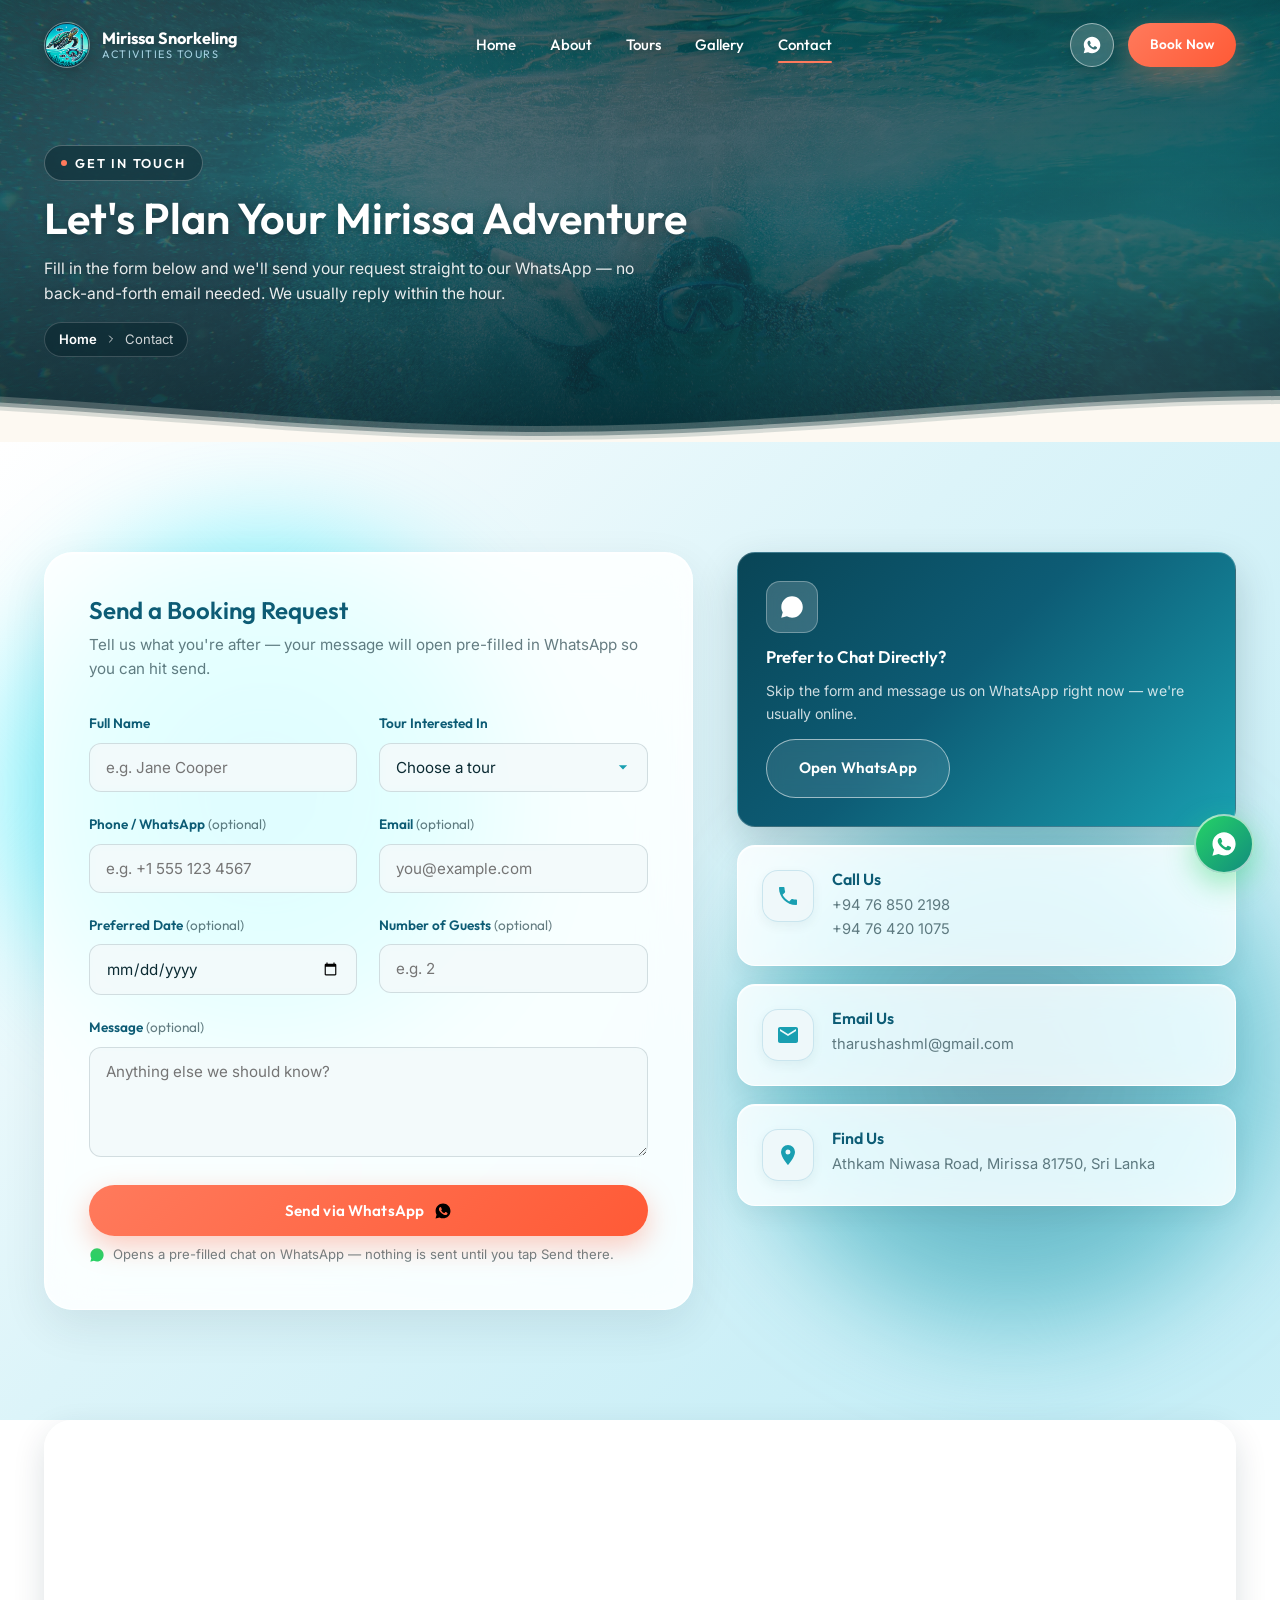
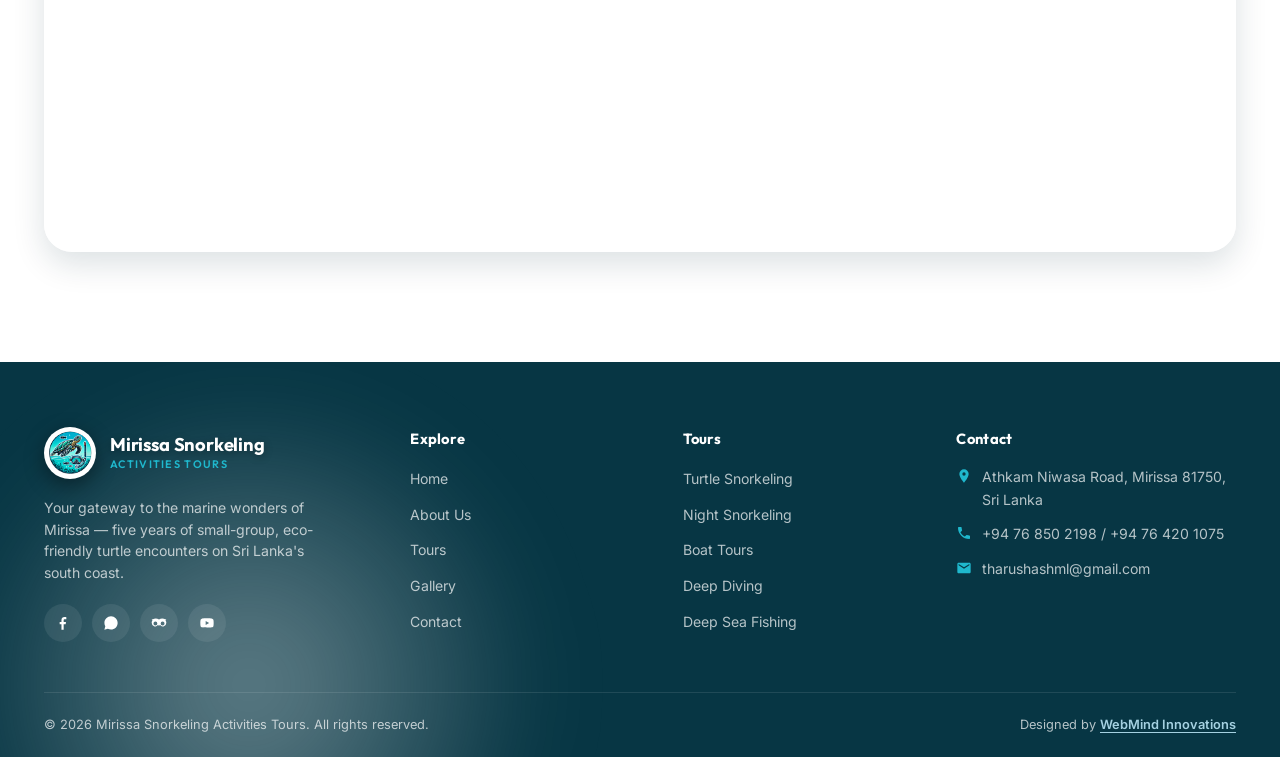
==== commit 79cbf3a4: "update site name" ====
--- a/contact.html
+++ b/contact.html
@@ -3,7 +3,7 @@
 <head>
 <meta charset="UTF-8">
 <meta name="viewport" content="width=device-width, initial-scale=1.0">
-<title>Contact Us | Mirissa Snorkeling Turtles</title>
+<title>Contact Us | Mirissa Snorkeling Activities Tours</title>
 <meta name="description" content="Book your turtle snorkeling, diving, boat or fishing tour in Mirissa. Fill in the form and send your booking request straight to us on WhatsApp.">
 <meta name="referrer" content="strict-origin-when-cross-origin">
 <link rel="icon" href="img/Mirissa-Snorkeling-Turtles-Logo.png">
@@ -18,10 +18,10 @@
 <header class="navbar" id="navbar">
   <div class="container nav-inner">
     <a href="index.html#home" class="brand">
-      <img src="img/Mirissa-Snorkeling-Turtles-Logo.png" alt="Mirissa Snorkeling Turtles logo">
+      <img src="img/Mirissa-Snorkeling-Turtles-Logo.png" alt="Mirissa Snorkeling Activities Tours logo">
       <span class="brand-text">
         <strong>Mirissa Snorkeling</strong>
-        <span>Turtles</span>
+        <span>Activities Tours</span>
       </span>
     </a>
 
@@ -173,7 +173,7 @@
 <section class="section-pad" style="padding-top:0">
   <div class="container">
     <div class="contact-map reveal">
-      <iframe src="https://www.google.com/maps/embed?pb=!1m14!1m8!1m3!1d3968.4134626165733!2d80.4747687!3d5.937609!3m2!1i1024!2i768!4f13.1!3m3!1m2!1s0x3ae13f0054b77775%3A0xd1f8188304a242b4!2smirissa%20snorkeling%20activities%20tours!5e0!3m2!1sen!2slk!4v1786988758531!5m2!1sen!2slk" width="600" height="450" style="border:0;" allowfullscreen="" loading="lazy" referrerpolicy="strict-origin-when-cross-origin" title="Mirissa Snorkeling Turtles on Google Maps"></iframe>
+      <iframe src="https://www.google.com/maps/embed?pb=!1m14!1m8!1m3!1d3968.4134626165733!2d80.4747687!3d5.937609!3m2!1i1024!2i768!4f13.1!3m3!1m2!1s0x3ae13f0054b77775%3A0xd1f8188304a242b4!2smirissa%20snorkeling%20activities%20tours!5e0!3m2!1sen!2slk!4v1786988758531!5m2!1sen!2slk" width="600" height="450" style="border:0;" allowfullscreen="" loading="lazy" referrerpolicy="strict-origin-when-cross-origin" title="Mirissa Snorkeling Activities Tours on Google Maps"></iframe>
     </div>
   </div>
 </section>
@@ -184,10 +184,10 @@
     <div class="footer-top">
       <div class="footer-brand">
         <a href="index.html#home" class="brand">
-          <img src="img/Mirissa-Snorkeling-Turtles-Logo.png" alt="Mirissa Snorkeling Turtles logo">
+          <img src="img/Mirissa-Snorkeling-Turtles-Logo.png" alt="Mirissa Snorkeling Activities Tours logo">
           <span class="brand-text">
             <strong>Mirissa Snorkeling</strong>
-            <span>Turtles</span>
+            <span>Activities Tours</span>
           </span>
         </a>
         <p>Your gateway to the marine wonders of Mirissa — five years of small-group, eco-friendly turtle encounters on Sri Lanka's south coast.</p>
@@ -230,7 +230,7 @@
     </div>
 
     <div class="footer-bottom">
-      <span>© <span id="year"></span> Mirissa Snorkeling Turtles. All rights reserved.</span>
+      <span>© <span id="year"></span> Mirissa Snorkeling Activities Tours. All rights reserved.</span>
       <span>Designed by <a href="https://www.facebook.com/share/192YZzfC4R/?mibextid=wwXIfr" target="_blank" rel="noopener">WebMind Innovations</a></span>
     </div>
   </div>
--- a/css/style.css
+++ b/css/style.css
@@ -1,5 +1,5 @@
 /* ==========================================================================
-   Mirissa Snorkeling Turtles — Modern Redesign
+   Mirissa Snorkeling Activities Tours — Modern Redesign
    Theme: Ocean Blue (#0D5C75 / #199FB1 / #A5D1E1)
    ========================================================================== */
 
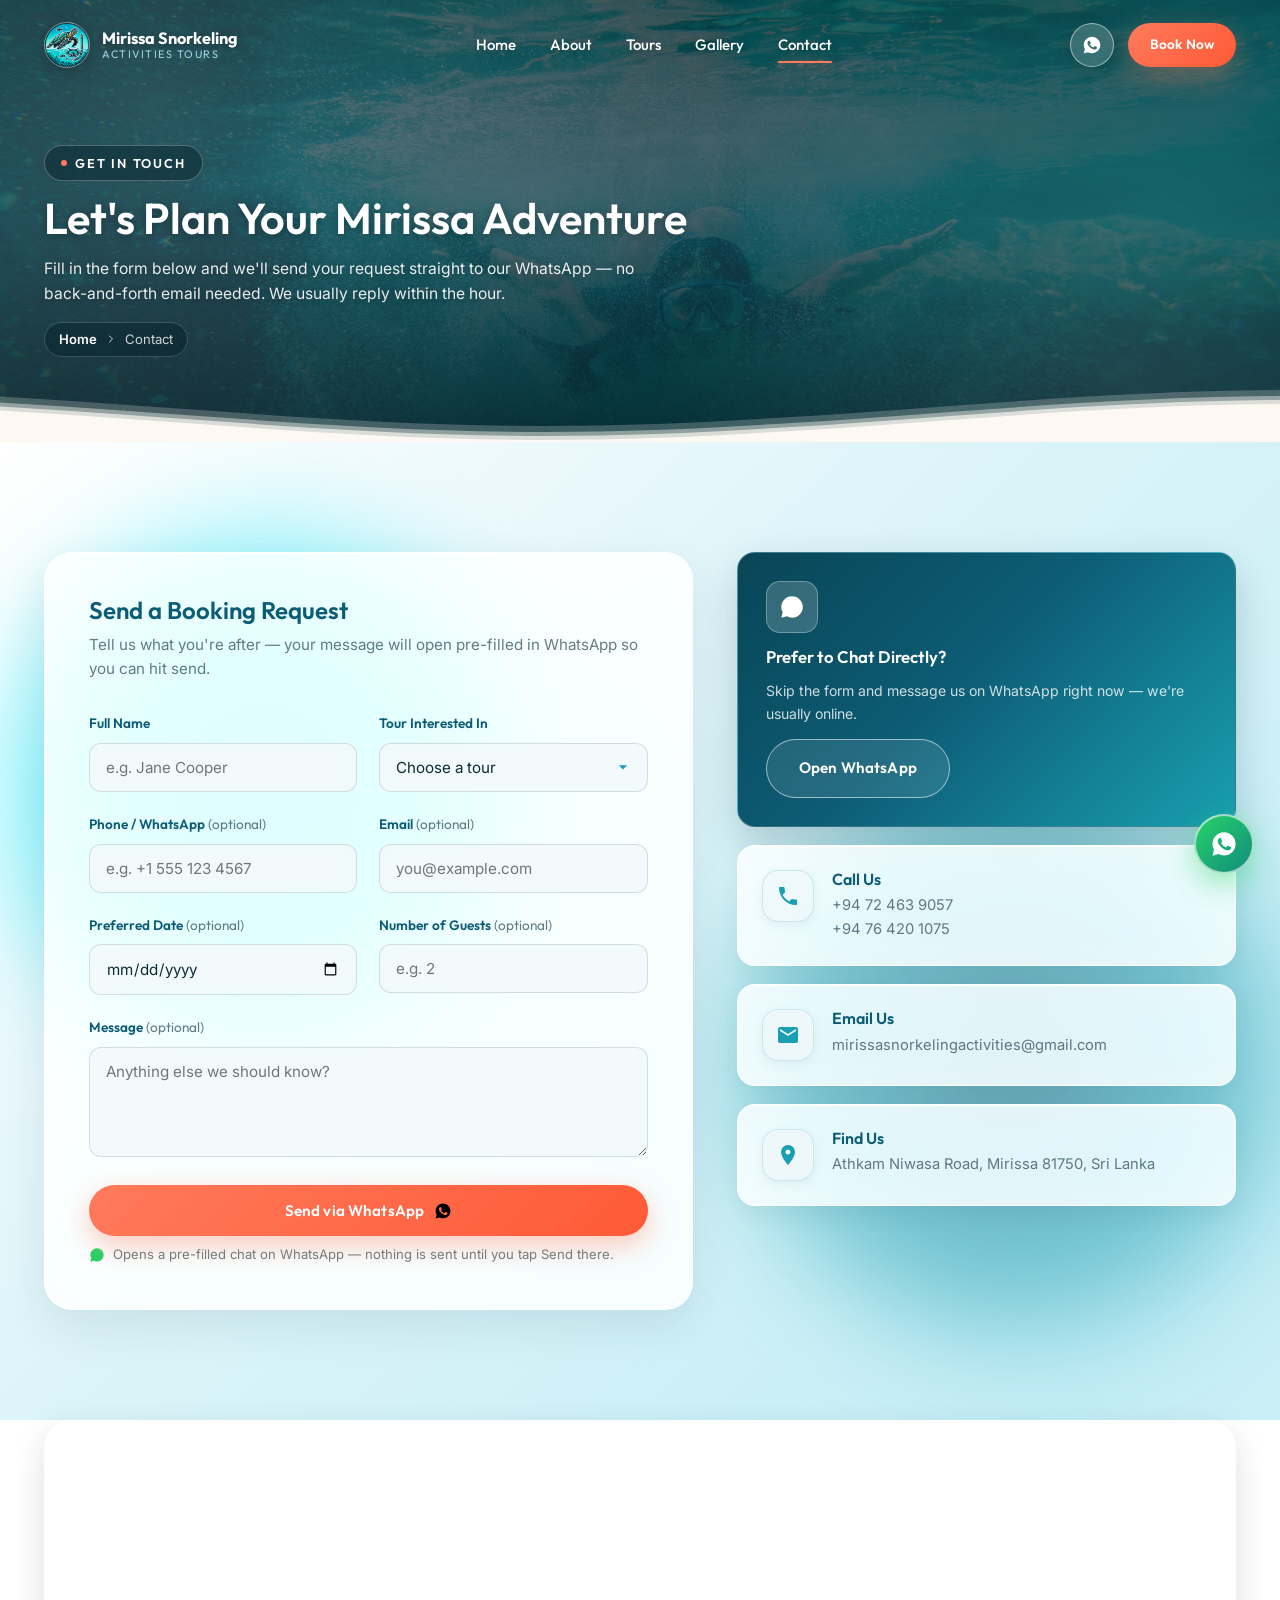
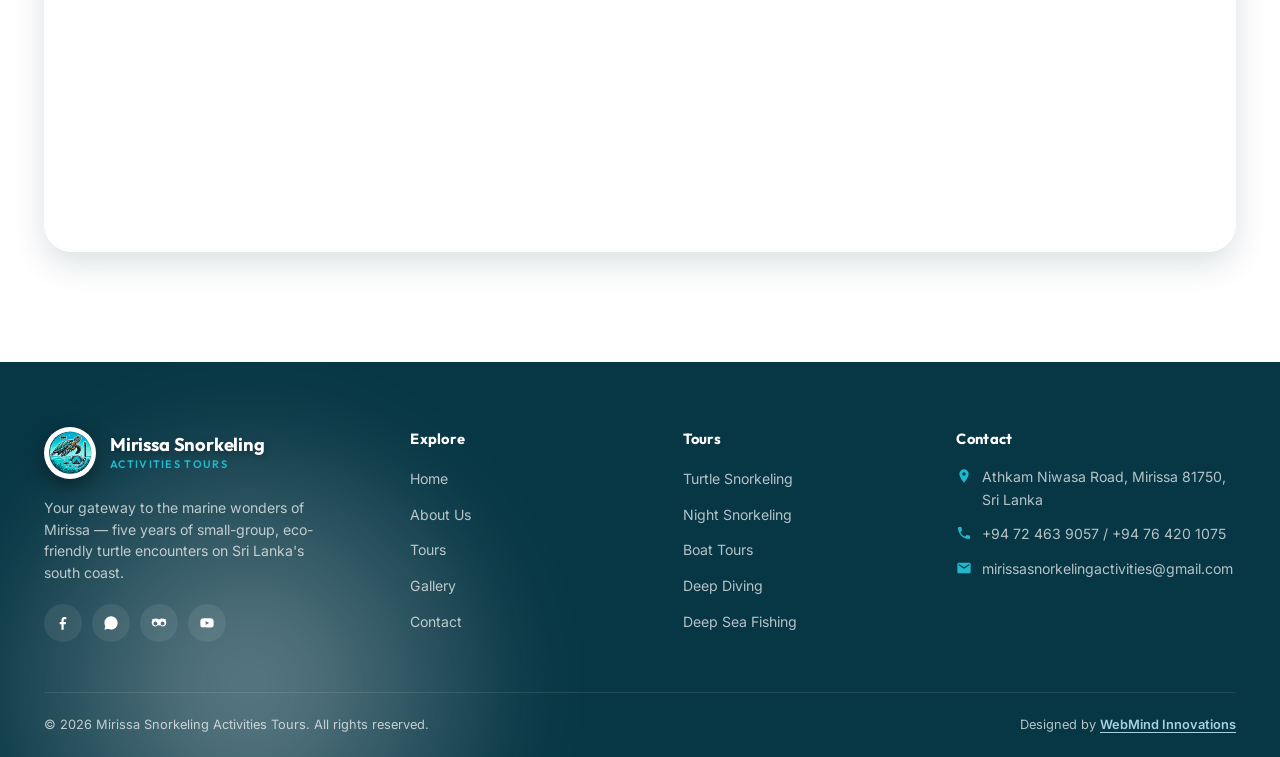
==== commit 919c734b: "update" ====
--- a/contact.html
+++ b/contact.html
@@ -34,10 +34,10 @@
     </nav>
 
     <div class="nav-cta">
-      <a class="nav-whatsapp" href="https://wa.me/+94768502198?text=Hello%20I%20would%20like%20to%20inquire%20about%20your%20services" target="_blank" rel="noopener" aria-label="Chat on WhatsApp">
+      <a class="nav-whatsapp" href="https://wa.me/+94724639057?text=Hello%20I%20would%20like%20to%20inquire%20about%20your%20services" target="_blank" rel="noopener" aria-label="Chat on WhatsApp">
         <svg viewBox="0 0 24 24"><path d="M12.04 2C6.58 2 2.13 6.45 2.13 11.91c0 1.75.46 3.45 1.32 4.95L2.05 22l5.25-1.38a9.9 9.9 0 0 0 4.74 1.2h.01c5.46 0 9.91-4.45 9.91-9.91C21.96 6.45 17.5 2 12.04 2Zm5.8 14.02c-.24.68-1.4 1.3-1.93 1.38-.5.08-1.1.11-1.78-.11-.41-.13-.93-.3-1.6-.59-2.82-1.22-4.66-4.06-4.8-4.25-.14-.19-1.15-1.53-1.15-2.92 0-1.39.73-2.07.99-2.35.26-.28.57-.35.76-.35.19 0 .38 0 .55.01.18.01.41-.07.64.49.24.57.81 1.97.88 2.11.07.14.12.31.02.5-.09.19-.14.31-.28.47-.14.16-.29.36-.42.48-.14.14-.29.29-.12.57.16.28.72 1.19 1.55 1.93 1.06.95 1.96 1.24 2.24 1.38.28.14.44.12.61-.07.16-.19.7-.81.89-1.09.19-.28.38-.23.63-.14.26.09 1.65.78 1.93.92.28.14.47.21.53.33.07.12.07.68-.17 1.35Z"/></svg>
       </a>
-      <a href="tel:+94768502198" class="btn btn-primary btn-sm">Book Now</a>
+      <a href="tel:+94724639057" class="btn btn-primary btn-sm">Book Now</a>
       <button class="nav-toggle" id="navToggle" aria-label="Toggle menu"><span></span></button>
     </div>
   </div>
@@ -148,17 +148,17 @@
         <div class="icon"><svg viewBox="0 0 24 24"><path d="M12.04 2C6.58 2 2.13 6.45 2.13 11.91c0 1.75.46 3.45 1.32 4.95L2.05 22l5.25-1.38a9.9 9.9 0 0 0 4.74 1.2h.01c5.46 0 9.91-4.45 9.91-9.91C21.96 6.45 17.5 2 12.04 2Z"/></svg></div>
         <h4>Prefer to Chat Directly?</h4>
         <p>Skip the form and message us on WhatsApp right now — we're usually online.</p>
-        <a href="https://wa.me/+94768502198?text=Hello%20I%20would%20like%20to%20inquire%20about%20your%20services" target="_blank" rel="noopener" class="btn btn-outline" style="border-color:rgba(255,255,255,.55)">Open WhatsApp</a>
+        <a href="https://wa.me/+94724639057?text=Hello%20I%20would%20like%20to%20inquire%20about%20your%20services" target="_blank" rel="noopener" class="btn btn-outline" style="border-color:rgba(255,255,255,.55)">Open WhatsApp</a>
       </div>
 
       <div class="contact-card reveal">
         <div class="icon"><svg viewBox="0 0 24 24"><path d="M6.6 10.8c1.4 2.8 3.8 5.1 6.6 6.6l2.2-2.2c.3-.3.7-.4 1-.2 1.1.4 2.3.6 3.6.6.6 0 1 .4 1 1V20c0 .6-.4 1-1 1C10.6 21 3 13.4 3 4c0-.6.4-1 1-1h3.5c.6 0 1 .4 1 1 0 1.3.2 2.5.6 3.6.1.4 0 .8-.2 1L6.6 10.8z"/></svg></div>
-        <div><h4>Call Us</h4><a href="tel:+94768502198">+94 76 850 2198</a><a href="tel:+94764201075">+94 76 420 1075</a></div>
+        <div><h4>Call Us</h4><a href="tel:+94724639057">+94 72 463 9057</a><a href="tel:+94764201075">+94 76 420 1075</a></div>
       </div>
 
       <div class="contact-card reveal">
         <div class="icon"><svg viewBox="0 0 24 24"><path d="M20 4H4c-1.1 0-2 .9-2 2v12c0 1.1.9 2 2 2h16c1.1 0 2-.9 2-2V6c0-1.1-.9-2-2-2zm0 4-8 5-8-5V6l8 5 8-5v2z"/></svg></div>
-        <div><h4>Email Us</h4><a href="mailto:tharushashml@gmail.com">tharushashml@gmail.com</a></div>
+        <div><h4>Email Us</h4><a href="mailto:mirissasnorkelingactivities@gmail.com">mirissasnorkelingactivities@gmail.com</a></div>
       </div>
 
       <div class="contact-card reveal">
@@ -193,7 +193,7 @@
         <p>Your gateway to the marine wonders of Mirissa — five years of small-group, eco-friendly turtle encounters on Sri Lanka's south coast.</p>
         <div class="footer-social">
           <a href="https://web.facebook.com/profile.php?id=61569906193063" target="_blank" rel="noopener" aria-label="Facebook"><svg viewBox="0 0 24 24"><path d="M13 22v-8h3l.5-3.5H13V8.3c0-1 .3-1.8 1.8-1.8H17V3.2C16.6 3.1 15.5 3 14.2 3 11.5 3 9.7 4.6 9.7 7.6v2.9H7V14h2.7v8Z"/></svg></a>
-          <a href="https://wa.me/+94768502198" target="_blank" rel="noopener" aria-label="WhatsApp"><svg viewBox="0 0 24 24"><path d="M12.04 2C6.58 2 2.13 6.45 2.13 11.91c0 1.75.46 3.45 1.32 4.95L2.05 22l5.25-1.38a9.9 9.9 0 0 0 4.74 1.2h.01c5.46 0 9.91-4.45 9.91-9.91C21.96 6.45 17.5 2 12.04 2Z"/></svg></a>
+          <a href="https://wa.me/+94724639057" target="_blank" rel="noopener" aria-label="WhatsApp"><svg viewBox="0 0 24 24"><path d="M12.04 2C6.58 2 2.13 6.45 2.13 11.91c0 1.75.46 3.45 1.32 4.95L2.05 22l5.25-1.38a9.9 9.9 0 0 0 4.74 1.2h.01c5.46 0 9.91-4.45 9.91-9.91C21.96 6.45 17.5 2 12.04 2Z"/></svg></a>
           <a href="https://www.tripadvisor.com/Attraction_Review-g1407334-d28508509-Reviews-Best_Of_Turtle_Snorkeling_Tours_Mirissa-Mirissa_Southern_Province.html" target="_blank" rel="noopener" aria-label="TripAdvisor"><svg viewBox="0 0 24 24"><path d="M12 6.6c-2.6-1.7-6.2-1.9-9.3-.4L1 6.9l1.2 1.3A5.4 5.4 0 0 0 1 11.7a5.3 5.3 0 0 0 9.6 3.1L12 16.6l1.4-1.8a5.3 5.3 0 0 0 9.6-3.1c0-1.4-.5-2.6-1.2-3.5L23 6.9l-1.7-.7c-3.1-1.5-6.7-1.3-9.3.4Zm-5.4 9a2.9 2.9 0 1 1 0-5.8 2.9 2.9 0 0 1 0 5.8Zm10.8 0a2.9 2.9 0 1 1 0-5.8 2.9 2.9 0 0 1 0 5.8Z"/></svg></a>
           <a href="https://youtube.com/@tharushashamal-f5q" target="_blank" rel="noopener" aria-label="YouTube"><svg viewBox="0 0 24 24"><path d="M22 12s0-3.2-.4-4.7c-.2-.9-.9-1.6-1.8-1.8C18.3 5 12 5 12 5s-6.3 0-7.8.5c-.9.2-1.6.9-1.8 1.8C2 8.8 2 12 2 12s0 3.2.4 4.7c.2.9.9 1.6 1.8 1.8C5.7 19 12 19 12 19s6.3 0 7.8-.5c.9-.2 1.6-.9 1.8-1.8.4-1.5.4-4.7.4-4.7ZM10 15V9l5.2 3Z"/></svg></a>
         </div>
@@ -224,8 +224,8 @@
       <div class="footer-col">
         <h5>Contact</h5>
         <div class="contact-line"><svg viewBox="0 0 24 24"><path d="M12 2a7 7 0 0 0-7 7c0 5.2 7 13 7 13s7-7.8 7-13a7 7 0 0 0-7-7Zm0 9.5A2.5 2.5 0 1 1 12 6.5a2.5 2.5 0 0 1 0 5Z"/></svg><a href="https://maps.app.goo.gl/ZewMtkXMhw93Hzzp9" target="_blank" rel="noopener" style="color:inherit">Athkam Niwasa Road, Mirissa 81750, Sri Lanka</a></div>
-        <div class="contact-line"><svg viewBox="0 0 24 24"><path d="M6.6 10.8c1.4 2.8 3.8 5.1 6.6 6.6l2.2-2.2c.3-.3.7-.4 1-.2 1.1.4 2.3.6 3.6.6.6 0 1 .4 1 1V20c0 .6-.4 1-1 1C10.6 21 3 13.4 3 4c0-.6.4-1 1-1h3.5c.6 0 1 .4 1 1 0 1.3.2 2.5.6 3.6.1.4 0 .8-.2 1L6.6 10.8z"/></svg><span>+94 76 850 2198 / +94 76 420 1075</span></div>
-        <div class="contact-line"><svg viewBox="0 0 24 24"><path d="M20 4H4c-1.1 0-2 .9-2 2v12c0 1.1.9 2 2 2h16c1.1 0 2-.9 2-2V6c0-1.1-.9-2-2-2zm0 4-8 5-8-5V6l8 5 8-5v2z"/></svg><span>tharushashml@gmail.com</span></div>
+        <div class="contact-line"><svg viewBox="0 0 24 24"><path d="M6.6 10.8c1.4 2.8 3.8 5.1 6.6 6.6l2.2-2.2c.3-.3.7-.4 1-.2 1.1.4 2.3.6 3.6.6.6 0 1 .4 1 1V20c0 .6-.4 1-1 1C10.6 21 3 13.4 3 4c0-.6.4-1 1-1h3.5c.6 0 1 .4 1 1 0 1.3.2 2.5.6 3.6.1.4 0 .8-.2 1L6.6 10.8z"/></svg><span>+94 72 463 9057 / +94 76 420 1075</span></div>
+        <div class="contact-line"><svg viewBox="0 0 24 24"><path d="M20 4H4c-1.1 0-2 .9-2 2v12c0 1.1.9 2 2 2h16c1.1 0 2-.9 2-2V6c0-1.1-.9-2-2-2zm0 4-8 5-8-5V6l8 5 8-5v2z"/></svg><span>mirissasnorkelingactivities@gmail.com</span></div>
       </div>
     </div>
 
@@ -237,7 +237,7 @@
 </footer>
 
 <!-- ============ FLOATING ACTIONS ============ -->
-<a href="https://wa.me/+94768502198?text=Hello%20I%20would%20like%20to%20inquire%20about%20your%20services" target="_blank" rel="noopener" class="float-whatsapp" aria-label="Chat on WhatsApp">
+<a href="https://wa.me/+94724639057?text=Hello%20I%20would%20like%20to%20inquire%20about%20your%20services" target="_blank" rel="noopener" class="float-whatsapp" aria-label="Chat on WhatsApp">
   <span class="wa-label">Chat &amp; Book on WhatsApp</span>
   <svg viewBox="0 0 24 24"><path d="M12.04 2C6.58 2 2.13 6.45 2.13 11.91c0 1.75.46 3.45 1.32 4.95L2.05 22l5.25-1.38a9.9 9.9 0 0 0 4.74 1.2h.01c5.46 0 9.91-4.45 9.91-9.91C21.96 6.45 17.5 2 12.04 2Zm5.8 14.02c-.24.68-1.4 1.3-1.93 1.38-.5.08-1.1.11-1.78-.11-.41-.13-.93-.3-1.6-.59-2.82-1.22-4.66-4.06-4.8-4.25-.14-.19-1.15-1.53-1.15-2.92 0-1.39.73-2.07.99-2.35.26-.28.57-.35.76-.35.19 0 .38 0 .55.01.18.01.41-.07.64.49.24.57.81 1.97.88 2.11.07.14.12.31.02.5-.09.19-.14.31-.28.47-.14.16-.29.36-.42.48-.14.14-.29.29-.12.57.16.28.72 1.19 1.55 1.93 1.06.95 1.96 1.24 2.24 1.38.28.14.44.12.61-.07.16-.19.7-.81.89-1.09.19-.28.38-.23.63-.14.26.09 1.65.78 1.93.92.28.14.47.21.53.33.07.12.07.68-.17 1.35Z"/></svg>
 </a>
